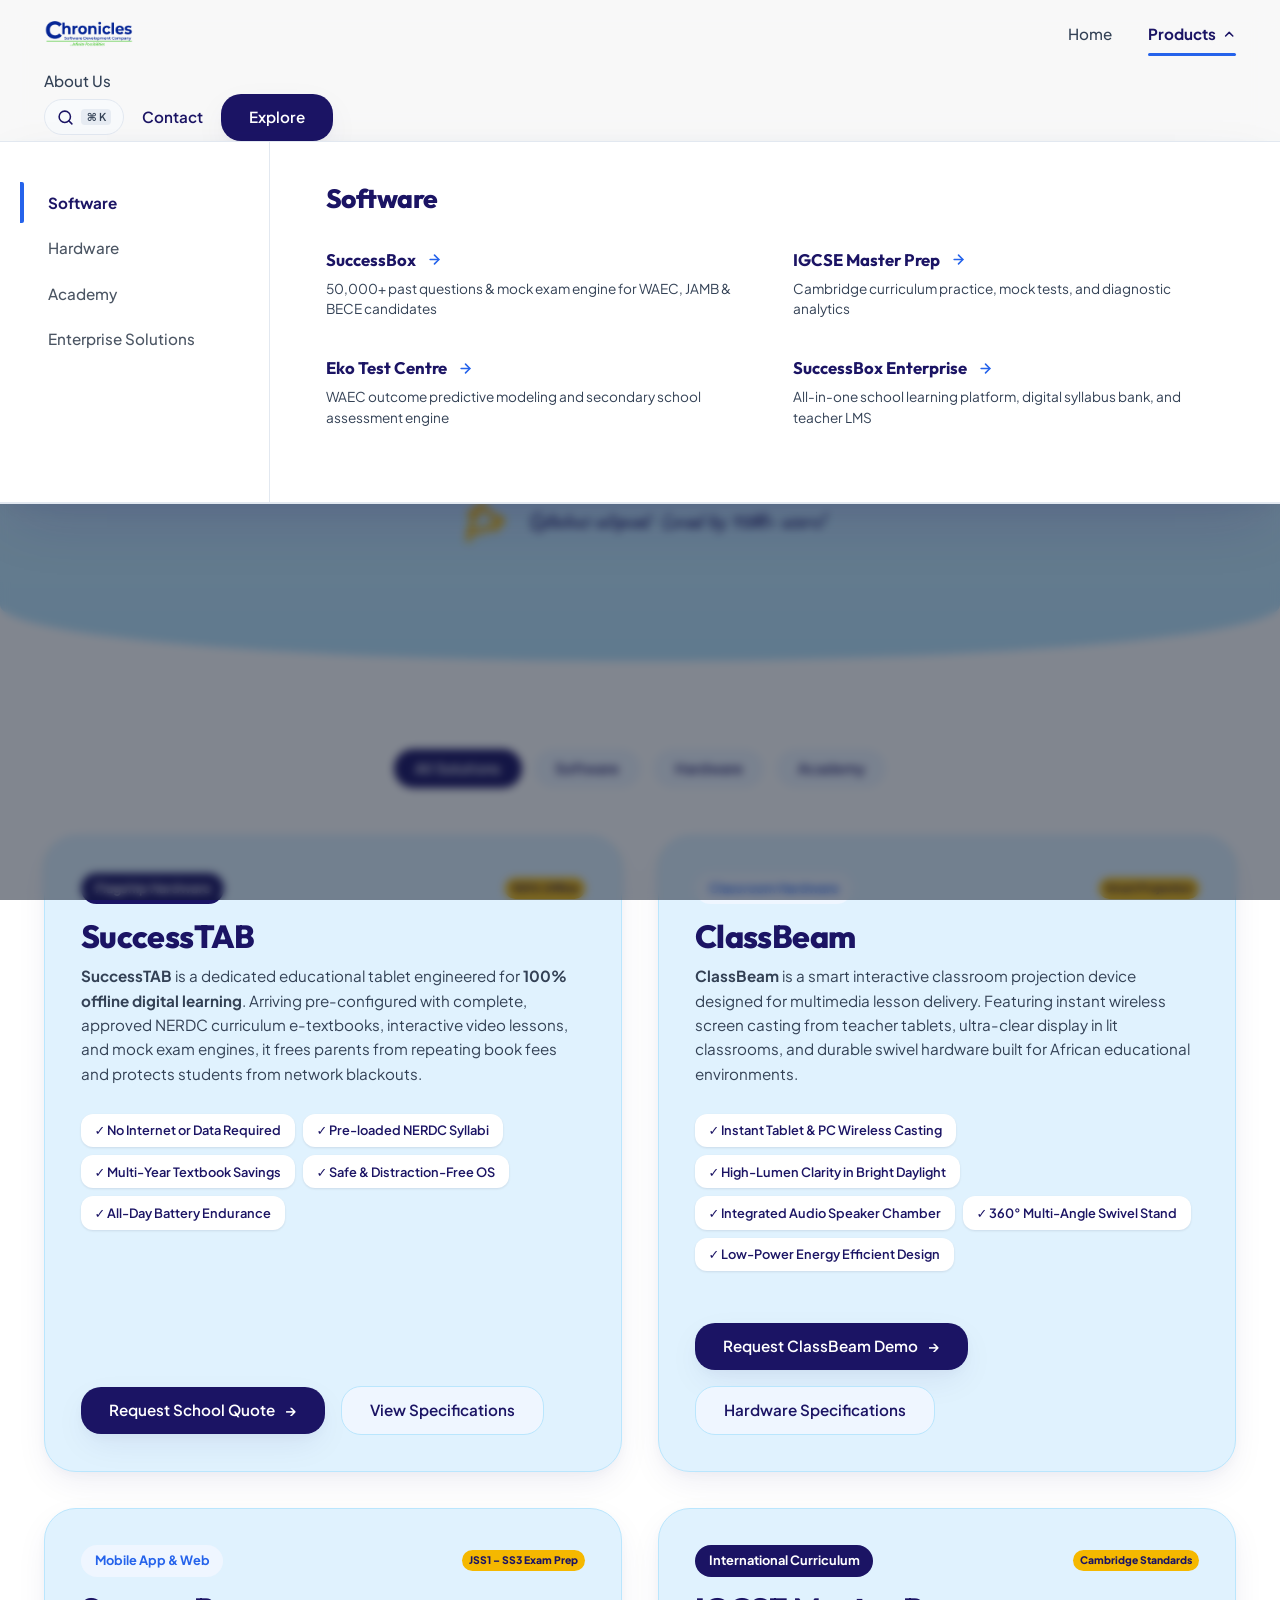
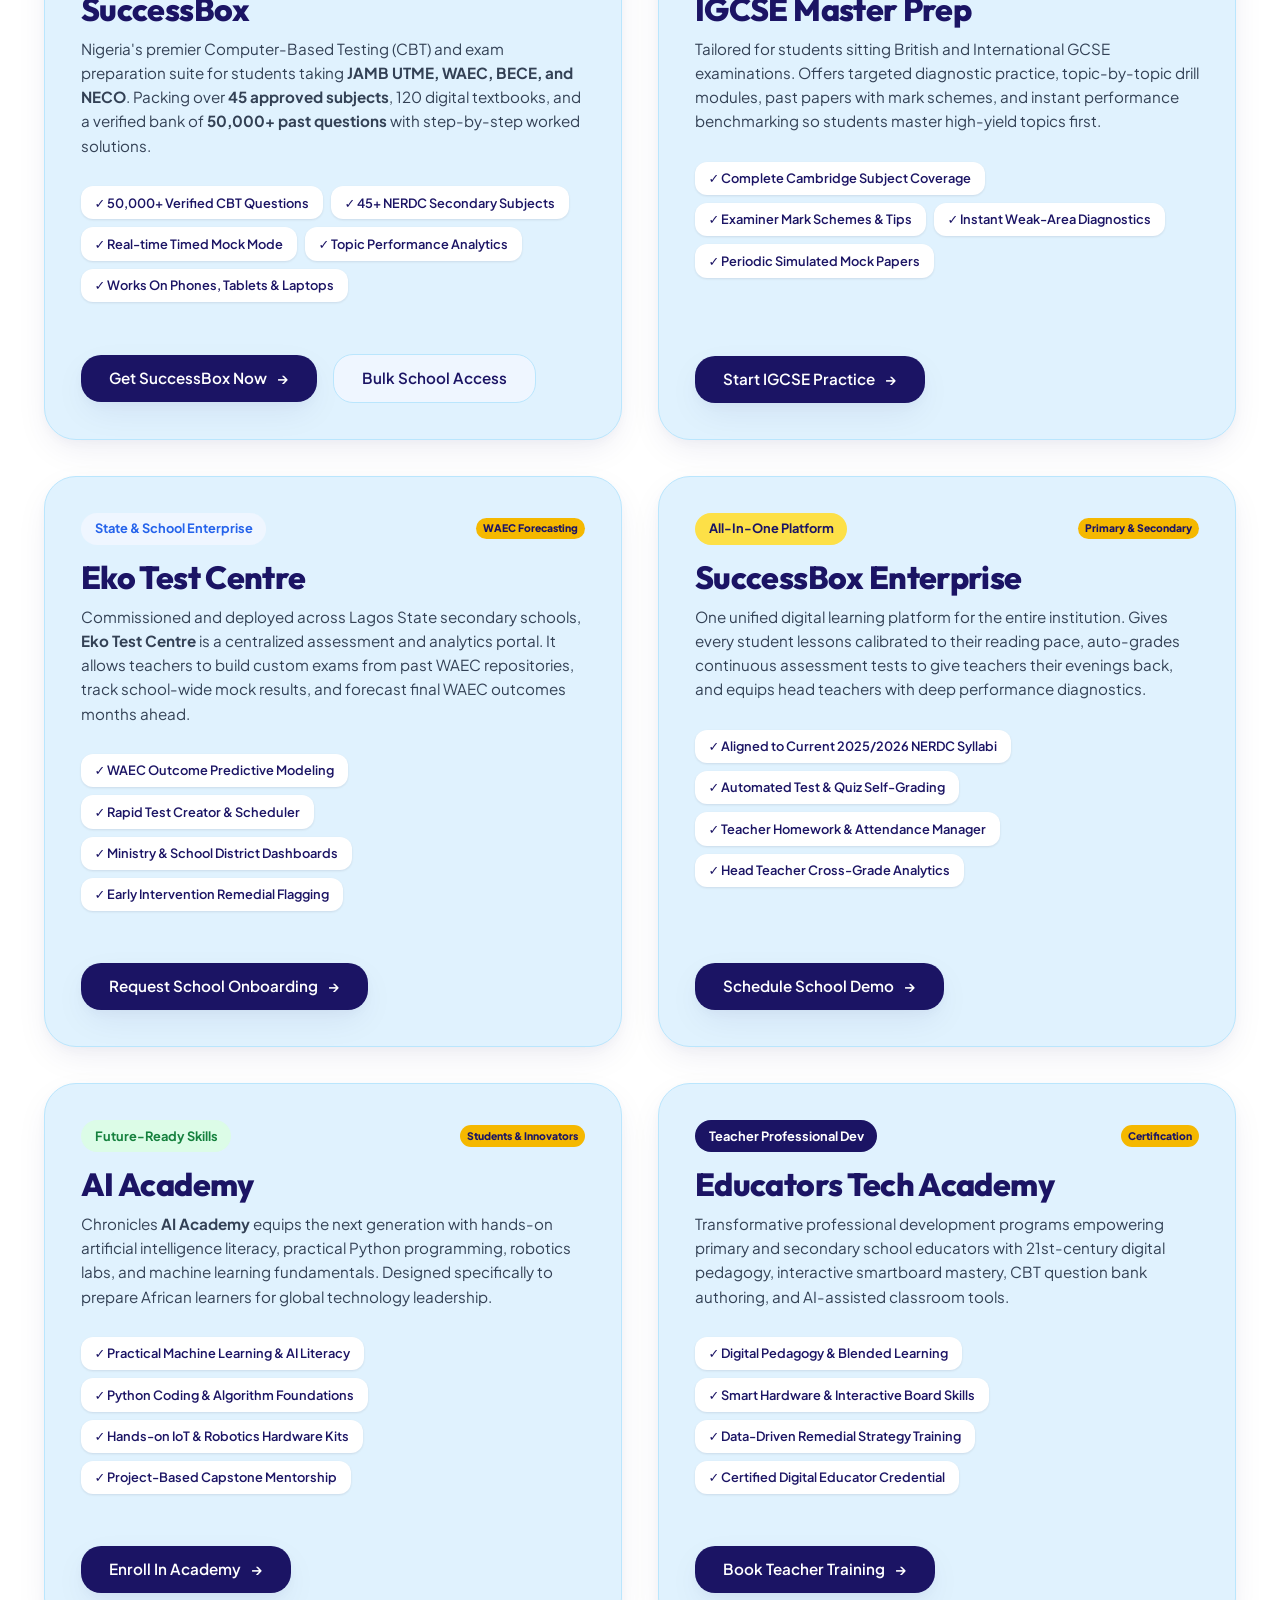
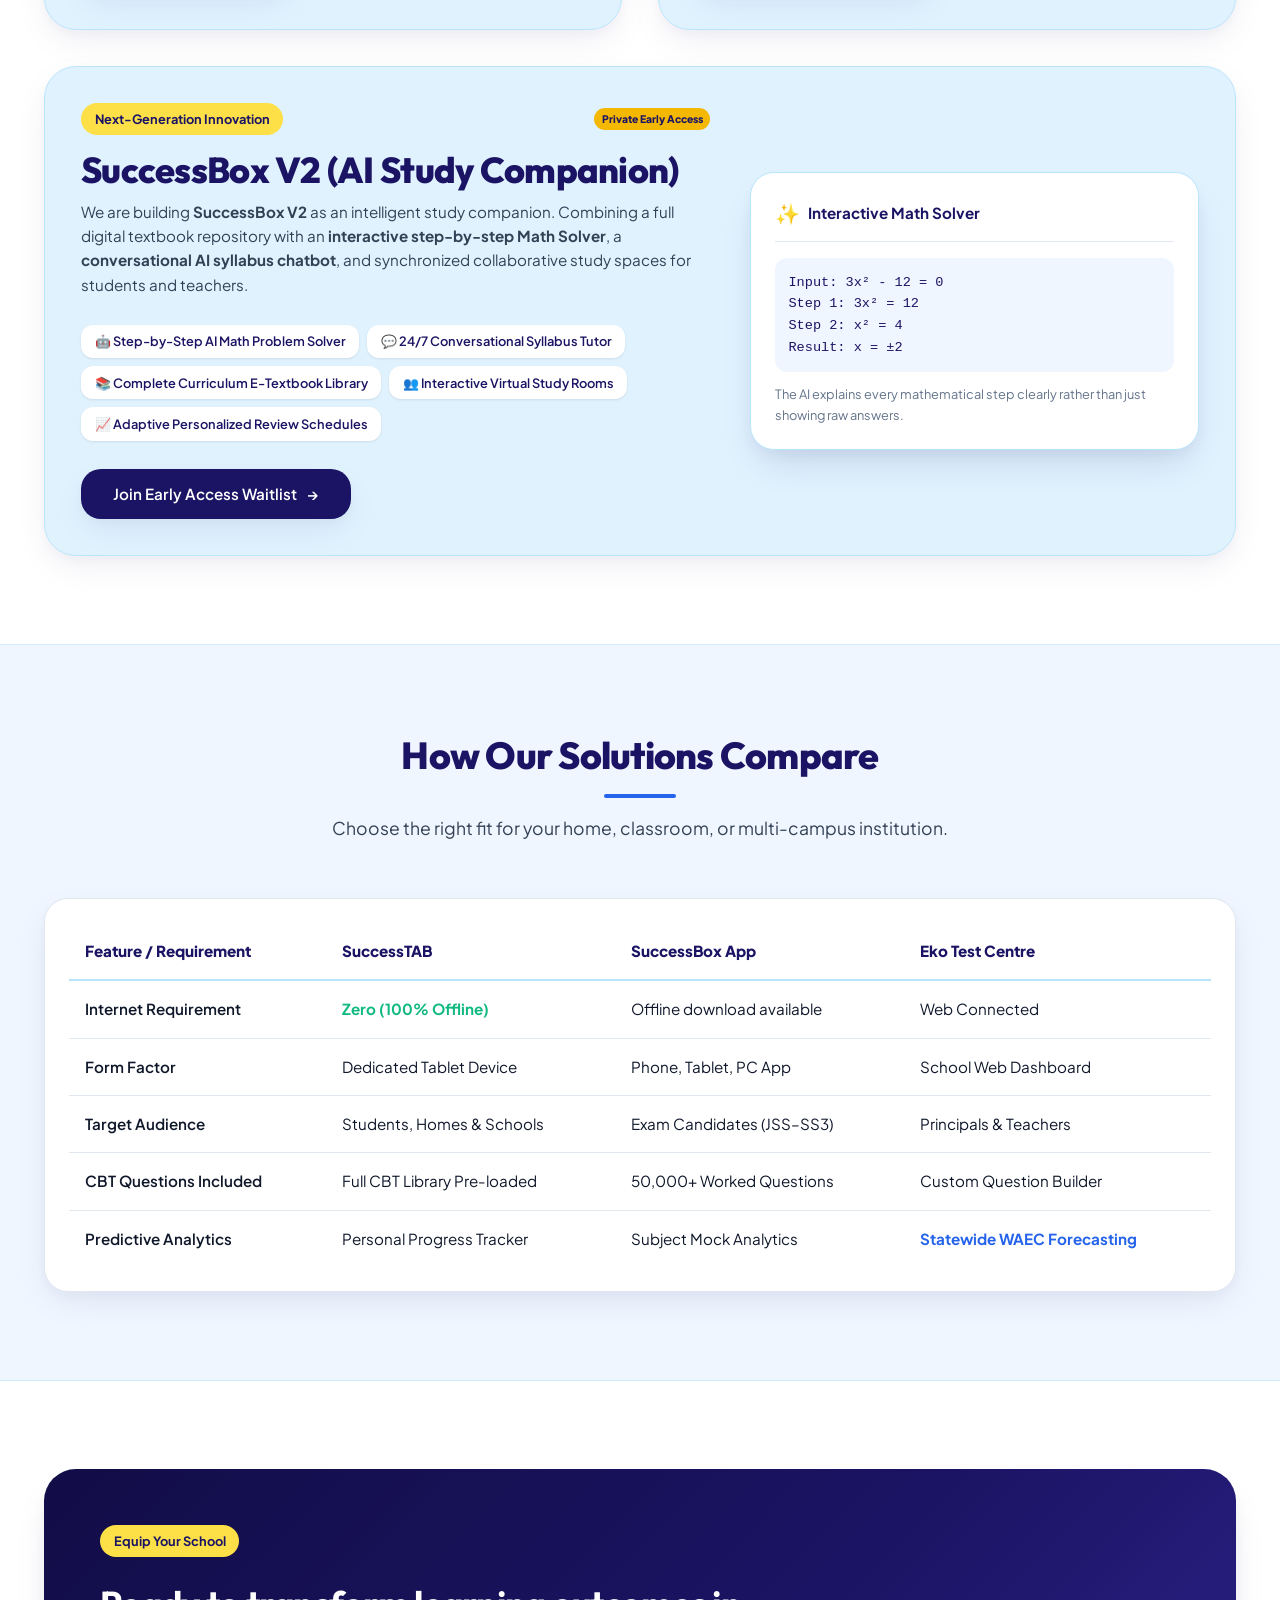
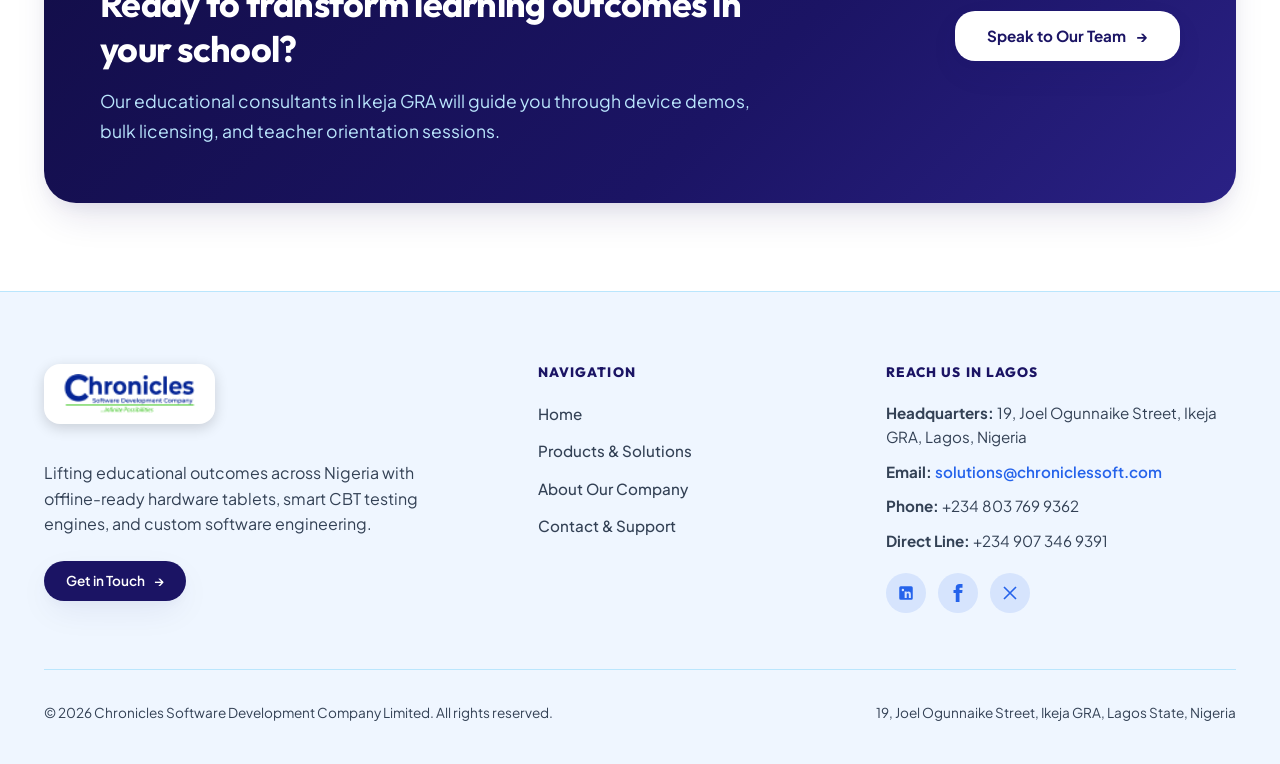
==== products.html @ d56efed4 "Initial commit: Chronicles SDC website with Vercel configuration" ====
<!DOCTYPE html>
<html lang="en">
<head>
  <meta charset="UTF-8" />
  <meta name="viewport" content="width=device-width, initial-scale=1.0" />
  <title>Products &amp; Solutions | Chronicles SDC</title>
  <meta name="description" content="Explore SuccessTAB offline educational tablets, SuccessBox CBT exam apps, IGCSE Prep, and Eko Test Centre from Chronicles SDC Lagos." />
  <link rel="icon" type="image/png" href="images/logo.png" />
  
  <!-- Google Fonts: Outfit (Display & Headings), Plus Jakarta Sans (Body & UI), Caveat (Handwritten) -->
  <link rel="preconnect" href="https://fonts.googleapis.com" />
  <link rel="preconnect" href="https://fonts.gstatic.com" crossorigin />
  <link href="https://fonts.googleapis.com/css2?family=Caveat:wght@600;700&family=Outfit:wght@400;500;600;700;800;900&family=Plus+Jakarta+Sans:ital,wght@0,400;0,500;0,600;0,700;0,800;1,400&display=swap" rel="stylesheet" />

  <!-- Pure CSS Stylesheet -->
  <link rel="stylesheet" href="css/style.css" />

  <!-- Schema.org Structured Data (JSON-LD) -->
  <script type="application/ld+json">
  {
    "@context": "https://schema.org",
    "@type": "Organization",
    "name": "Chronicles Software Development Company",
    "alternateName": "Chronicles SDC",
    "url": "https://chroniclessoft.com",
    "logo": "https://chroniclessoft.com/images/logo.png",
    "description": "Africa's premier educational technology and software engineering company, makers of SuccessTAB, SuccessBox, ClassBeam, and AI Academy.",
    "foundingLocation": "Lagos, Nigeria",
    "address": {
      "@type": "PostalAddress",
      "streetAddress": "19, Joel Ogunnaike Street, Ikeja GRA",
      "addressLocality": "Ikeja",
      "addressRegion": "Lagos",
      "addressCountry": "NG"
    },
    "contactPoint": {
      "@type": "ContactPoint",
      "telephone": "+234-803-769-9362",
      "contactType": "customer support",
      "email": "solutions@chroniclessoft.com",
      "availableLanguage": ["English"]
    },
    "sameAs": [
      "https://successbox.net",
      "https://successtabs.com",
      "https://classbeam.com",
      "https://aiacademy.ng"
    ]
  }
  </script>

</head>
<body>

  <!-- ==========================================================================
       SVG DOODLE SYMBOLS
       ========================================================================== -->
  <svg width="0" height="0" style="position:absolute; display:none;" aria-hidden="true">
    <defs>
      <!-- Double Handwritten Arrow matching user's uploaded reference image -->
      <g id="doodle-double-arrow">
        <path d="M 12 44 C 13 32, 17 20, 26 9" fill="none" stroke="currentColor" stroke-width="5" stroke-linecap="round" stroke-linejoin="round"/>
        <path d="M 13 18 L 26 8 L 35 19" fill="none" stroke="currentColor" stroke-width="5" stroke-linecap="round" stroke-linejoin="round"/>
        <path d="M 18 36 C 26 35, 36 31, 46 25" fill="none" stroke="currentColor" stroke-width="5" stroke-linecap="round" stroke-linejoin="round"/>
        <path d="M 37 19 L 47 24 L 39 33" fill="none" stroke="currentColor" stroke-width="5" stroke-linecap="round" stroke-linejoin="round"/>
      </g>
      <g id="doodle-star">
        <path d="M 24 4 C 24 16, 26 24, 38 24 C 26 24, 24 32, 24 44 C 24 32, 22 24, 10 24 C 22 24, 24 16, 24 4 Z" fill="currentColor"/>
      </g>
      <g id="doodle-bulb">
        <path d="M 18 34 C 14 29, 11 23, 11 16 C 11 7, 18 2, 27 2 C 36 2, 43 7, 43 16 C 43 23, 40 29, 36 34 L 36 40 L 18 40 Z" fill="none" stroke="currentColor" stroke-width="3.5" stroke-linecap="round" stroke-linejoin="round"/>
        <path d="M 20 44 L 34 44 M 23 48 L 31 48" fill="none" stroke="currentColor" stroke-width="3.5" stroke-linecap="round"/>
        <path d="M 27 12 L 27 24 M 22 18 L 32 18" fill="none" stroke="currentColor" stroke-width="2.5" stroke-linecap="round"/>
      </g>
      <g id="icon-book">
        <path d="M4 19.5A2.5 2.5 0 0 1 6.5 17H20" fill="none" stroke="currentColor" stroke-width="2" stroke-linecap="round" stroke-linejoin="round"/>
        <path d="M6.5 2H20v20H6.5A2.5 2.5 0 0 1 4 19.5v-15A2.5 2.5 0 0 1 6.5 2z" fill="none" stroke="currentColor" stroke-width="2" stroke-linecap="round" stroke-linejoin="round"/>
      </g>
    </defs>
  </svg>

  <!-- ==========================================================================
       SITE HEADER / NAVBAR
       ========================================================================== -->
  <header class="site-header">
    <div class="container">
      <div class="header-inner">
        <a href="index.html" class="brand-logo-link" aria-label="Chronicles Software Development Company Home">
          <img src="images/logo.png" alt="Chronicles Software Development Company" class="brand-logo-img" />
        </a>

        <nav class="main-nav" aria-label="Main Navigation">
          <a href="index.html" class="nav-link">Home</a>

          <!-- Products Mega Dropdown (Exact NVIDIA Sidebar Layout) -->
          <div class="nav-item-dropdown" id="productsDropdownWrap">
            <a href="/products" class="nav-link nav-dropdown-btn active" id="btnProductsDropdown" role="button" aria-expanded="false" aria-haspopup="true">
              Products
              <svg class="nav-chevron" width="14" height="14" viewBox="0 0 24 24" fill="none" stroke="currentColor" stroke-width="2.5" stroke-linecap="round" stroke-linejoin="round">
                <polyline points="6 9 12 15 18 9"></polyline>
              </svg>
            </a>
            <div class="products-mega-menu" id="productsMegaMenu" role="menu" aria-label="Products Menu">
              <div class="mega-menu-container">

                <!-- Left Sidebar Categories (NVIDIA Exact Layout) -->
                <nav class="mega-sidebar" aria-label="Product Categories">
                  <button type="button" class="mega-sidebar-btn active" data-tab="tab-software">
                    Software
                  </button>
                  <button type="button" class="mega-sidebar-btn" data-tab="tab-hardware">
                    Hardware
                  </button>
                  <button type="button" class="mega-sidebar-btn" data-tab="tab-academy">
                    Academy
                  </button>
                  <button type="button" class="mega-sidebar-btn" data-tab="tab-enterprise">
                    Enterprise Solutions
                  </button>
                </nav>

                <!-- Right Content Area (2-Column Grid as in Screenshot) -->
                <div class="mega-content-area">

                  <!-- 1. SOFTWARE PANEL -->
                  <div class="mega-tab-panel active" id="tab-software">
                    <h3 class="mega-panel-title">Software</h3>
                    <div class="mega-product-grid">
                      <a href="https://successbox.net" target="_blank" rel="noopener noreferrer" class="mega-product-card">
                        <div class="mega-product-card-title">
                          <span>SuccessBox</span>
                          <svg class="product-arrow" width="15" height="15" viewBox="0 0 24 24" fill="none" stroke="currentColor" stroke-width="2.5" stroke-linecap="round" stroke-linejoin="round" aria-hidden="true"><line x1="5" y1="12" x2="19" y2="12"></line><polyline points="12 5 19 12 12 19"></polyline></svg>
                        </div>
                        <p class="mega-product-card-desc">50,000+ past questions &amp; mock exam engine for WAEC, JAMB &amp; BECE candidates</p>
                      </a>

                      <a href="https://igcsemasterprep.com" target="_blank" rel="noopener noreferrer" class="mega-product-card">
                        <div class="mega-product-card-title">
                          <span>IGCSE Master Prep</span>
                          <svg class="product-arrow" width="15" height="15" viewBox="0 0 24 24" fill="none" stroke="currentColor" stroke-width="2.5" stroke-linecap="round" stroke-linejoin="round" aria-hidden="true"><line x1="5" y1="12" x2="19" y2="12"></line><polyline points="12 5 19 12 12 19"></polyline></svg>
                        </div>
                        <p class="mega-product-card-desc">Cambridge curriculum practice, mock tests, and diagnostic analytics</p>
                      </a>

                      <a href="https://ekotestcentre.com" target="_blank" rel="noopener noreferrer" class="mega-product-card">
                        <div class="mega-product-card-title">
                          <span>Eko Test Centre</span>
                          <svg class="product-arrow" width="15" height="15" viewBox="0 0 24 24" fill="none" stroke="currentColor" stroke-width="2.5" stroke-linecap="round" stroke-linejoin="round" aria-hidden="true"><line x1="5" y1="12" x2="19" y2="12"></line><polyline points="12 5 19 12 12 19"></polyline></svg>
                        </div>
                        <p class="mega-product-card-desc">WAEC outcome predictive modeling and secondary school assessment engine</p>
                      </a>

                      <a href="https://successbox.net/enterprise" target="_blank" rel="noopener noreferrer" class="mega-product-card">
                        <div class="mega-product-card-title">
                          <span>SuccessBox Enterprise</span>
                          <svg class="product-arrow" width="15" height="15" viewBox="0 0 24 24" fill="none" stroke="currentColor" stroke-width="2.5" stroke-linecap="round" stroke-linejoin="round" aria-hidden="true"><line x1="5" y1="12" x2="19" y2="12"></line><polyline points="12 5 19 12 12 19"></polyline></svg>
                        </div>
                        <p class="mega-product-card-desc">All-in-one school learning platform, digital syllabus bank, and teacher LMS</p>
                      </a>
                    </div>
                  </div>

                  <!-- 2. HARDWARE PANEL -->
                  <div class="mega-tab-panel" id="tab-hardware">
                    <h3 class="mega-panel-title">Hardware</h3>
                    <div class="mega-product-grid">
                      <a href="https://successtabs.com" target="_blank" rel="noopener noreferrer" class="mega-product-card">
                        <div class="mega-product-card-title">
                          <span>SuccessTAB</span>
                          <svg class="product-arrow" width="15" height="15" viewBox="0 0 24 24" fill="none" stroke="currentColor" stroke-width="2.5" stroke-linecap="round" stroke-linejoin="round" aria-hidden="true"><line x1="5" y1="12" x2="19" y2="12"></line><polyline points="12 5 19 12 12 19"></polyline></svg>
                        </div>
                        <p class="mega-product-card-desc">100% offline educational tablet preloaded with NERDC textbooks and video lessons</p>
                      </a>

                      <a href="https://classbeam.com" target="_blank" rel="noopener noreferrer" class="mega-product-card">
                        <div class="mega-product-card-title">
                          <span>ClassBeam</span>
                          <svg class="product-arrow" width="15" height="15" viewBox="0 0 24 24" fill="none" stroke="currentColor" stroke-width="2.5" stroke-linecap="round" stroke-linejoin="round" aria-hidden="true"><line x1="5" y1="12" x2="19" y2="12"></line><polyline points="12 5 19 12 12 19"></polyline></svg>
                        </div>
                        <p class="mega-product-card-desc">Smart interactive classroom projector for dynamic multimedia collaboration</p>
                      </a>
                    </div>
                  </div>

                  <!-- 3. ACADEMY PANEL -->
                  <div class="mega-tab-panel" id="tab-academy">
                    <h3 class="mega-panel-title">Academy</h3>
                    <div class="mega-product-grid">
                      <a href="https://aiacademy.ng" target="_blank" rel="noopener noreferrer" class="mega-product-card">
                        <div class="mega-product-card-title">
                          <span>AI Academy</span>
                          <svg class="product-arrow" width="15" height="15" viewBox="0 0 24 24" fill="none" stroke="currentColor" stroke-width="2.5" stroke-linecap="round" stroke-linejoin="round" aria-hidden="true"><line x1="5" y1="12" x2="19" y2="12"></line><polyline points="12 5 19 12 12 19"></polyline></svg>
                        </div>
                        <p class="mega-product-card-desc">Applied AI literacy, Python programming, and robotics labs for students</p>
                      </a>

                      <a href="https://educatorstechacademy.com" target="_blank" rel="noopener noreferrer" class="mega-product-card">
                        <div class="mega-product-card-title">
                          <span>Educators Tech Academy</span>
                          <svg class="product-arrow" width="15" height="15" viewBox="0 0 24 24" fill="none" stroke="currentColor" stroke-width="2.5" stroke-linecap="round" stroke-linejoin="round" aria-hidden="true"><line x1="5" y1="12" x2="19" y2="12"></line><polyline points="12 5 19 12 12 19"></polyline></svg>
                        </div>
                        <p class="mega-product-card-desc">Digital pedagogy, modern classroom tech certification, and teacher upskilling</p>
                      </a>
                    </div>
                  </div>

                  <!-- 4. ENTERPRISE PANEL -->
                  <div class="mega-tab-panel" id="tab-enterprise">
                    <h3 class="mega-panel-title">Enterprise Solutions</h3>
                    <div class="mega-product-grid">
                      <a href="about.html" class="mega-product-card">
                        <div class="mega-product-card-title">
                          <span>Custom Software Engineering</span>
                          <svg class="product-arrow" width="15" height="15" viewBox="0 0 24 24" fill="none" stroke="currentColor" stroke-width="2.5" stroke-linecap="round" stroke-linejoin="round" aria-hidden="true"><line x1="5" y1="12" x2="19" y2="12"></line><polyline points="12 5 19 12 12 19"></polyline></svg>
                        </div>
                        <p class="mega-product-card-desc">Bespoke web, mobile, and cloud platforms engineered for growing organizations</p>
                      </a>

                      <a href="contact.html" class="mega-product-card">
                        <div class="mega-product-card-title">
                          <span>School CBT Center Setup</span>
                          <svg class="product-arrow" width="15" height="15" viewBox="0 0 24 24" fill="none" stroke="currentColor" stroke-width="2.5" stroke-linecap="round" stroke-linejoin="round" aria-hidden="true"><line x1="5" y1="12" x2="19" y2="12"></line><polyline points="12 5 19 12 12 19"></polyline></svg>
                        </div>
                        <p class="mega-product-card-desc">Turnkey digital examination infrastructure, local servers, and test lab deployment</p>
                      </a>
                    </div>
                  </div>

                </div>
              </div>
            </div>
          </div>
          </div>

          <a href="about.html" class="nav-link">About Us</a>
        </nav>

                <!-- Header Actions: Search Button, Contact Link & Direct Explore Link -->
        <div class="header-actions">
          <!-- Search Icon Button -->
          <button type="button" class="nav-search-btn" id="btnSiteSearch" aria-label="Search website" title="Search website (Ctrl + K)">
            <svg width="18" height="18" viewBox="0 0 24 24" fill="none" stroke="currentColor" stroke-width="2.2" stroke-linecap="round" stroke-linejoin="round" aria-hidden="true">
              <circle cx="11" cy="11" r="8"></circle>
              <line x1="21" y1="21" x2="16.65" y2="16.65"></line>
            </svg>
            <span class="search-kbd-hint"><kbd>⌘</kbd><kbd>K</kbd></span>
          </button>

          <!-- Contact Link (Replaces Support dropdown) -->
          <a href="contact.html" class="nav-contact-link">Contact</a>

          <!-- Explore Button (Direct link to Our Products section, no chevron) -->
          <a href="index.html#flagship-products" class="btn btn-primary btn-explore-nav">Explore</a>

          <!-- Mobile Toggle Hamburger -->
          <button id="mobileNavToggle" class="mobile-nav-toggle" aria-label="Toggle Navigation Menu">
            <svg width="24" height="24" fill="none" stroke="currentColor" viewBox="0 0 24 24">
              <path stroke-linecap="round" stroke-linejoin="round" stroke-width="2.5" d="M4 6h16M4 12h16M4 18h16" />
            </svg>
          </button>
        </div>
      </div>
    </div>

    <div id="mobileNavMenu" class="mobile-nav-menu">
      <a href="index.html" class="mobile-nav-link">Home</a>

      <!-- Mobile Products Collapsible -->
      <button class="mobile-dropdown-btn" id="mobileProductsToggle" aria-expanded="false">
        <span>Products</span>
        <svg class="nav-chevron" width="16" height="16" viewBox="0 0 24 24" fill="none" stroke="currentColor" stroke-width="2.5">
          <polyline points="6 9 12 15 18 9"></polyline>
        </svg>
      </button>
      <div class="mobile-mega-panel" id="mobileMegaPanel">
        <div class="mobile-mega-cat">Software</div>
        <a href="https://successbox.net" target="_blank" rel="noopener noreferrer" class="mobile-mega-link">SuccessBox (Exam Prep) ↗</a>
        <a href="https://igcsemasterprep.com" target="_blank" rel="noopener noreferrer" class="mobile-mega-link">IGCSE Master Prep ↗</a>
        <a href="https://ekotestcentre.com" target="_blank" rel="noopener noreferrer" class="mobile-mega-link">Eko Test Centre ↗</a>
        <a href="https://successbox.net/enterprise" target="_blank" rel="noopener noreferrer" class="mobile-mega-link">SuccessBox Enterprise ↗</a>

        <div class="mobile-mega-cat">Hardware</div>
        <a href="https://successtabs.com" target="_blank" rel="noopener noreferrer" class="mobile-mega-link">SuccessTAB (Offline Tablet) ↗</a>
        <a href="https://classbeam.com" target="_blank" rel="noopener noreferrer" class="mobile-mega-link">ClassBeam (Projector) ↗</a>

        <div class="mobile-mega-cat">Academy</div>
        <a href="https://aiacademy.ng" target="_blank" rel="noopener noreferrer" class="mobile-mega-link">AI Academy ↗</a>
        <a href="https://educatorstechacademy.com" target="_blank" rel="noopener noreferrer" class="mobile-mega-link">Educators Tech Academy ↗</a>
      </div>

      <a href="about.html" class="mobile-nav-link">About Us</a>
      <a href="contact.html" class="mobile-nav-link">Contact</a>
      <a href="index.html#flagship-products" class="mobile-nav-link">Explore Products</a>
    </div>
  </header>

  <!-- Dropdown Dimmed Background Backdrop -->
  <div id="dropdownBackdrop" class="dropdown-backdrop" aria-hidden="true"></div>

  <main>
    <!-- ==========================================================================
         PAGE HERO (CURVED)
         ========================================================================== -->
    <section class="curved-page-hero">
      <!-- Handwritten Doodles -->
      <div class="doodle-box" style="top: 30px; left: 8%; color: var(--color-marker-yellow);">
        <svg width="34" height="34" viewBox="0 0 48 48"><use href="#doodle-star"/></svg>
      </div>
      <div class="doodle-box" style="top: 40px; right: 10%; color: var(--color-cobalt);">
        <svg width="36" height="36" viewBox="0 0 48 48"><use href="#doodle-bulb"/></svg>
      </div>

      <div class="container" style="max-width: 50rem;">
        <span class="pill-badge yellow" style="margin-bottom: 0.75rem;">
          The Chronicles Product Suite
        </span>
        <h1 class="hero-title">
          Educational Products for<br />
          <span class="typing-pill-badge"><span class="typed-word" id="productsTypedBadge" data-typewriter-words='["Exceptional", "Exemplar", "Outstanding", "Extraordinary", "Proven"]'>Exceptional</span><span class="typing-cursor">|</span></span> Results
        </h1>
        <p style="font-size: 1.15rem; color: var(--color-text-slate); line-height: 1.7; margin-bottom: 1.5rem">
          Hardware and software solutions trusted by students, parents, teachers, and school heads to turn daily study into confident exam mastery.
        </p>

        <!-- Handwritten Annotation -->
        <div style="display: inline-flex; align-items: center; gap: 0.75rem;">
          <svg class="handwritten-double-arrow" viewBox="0 0 60 50"><use href="#doodle-double-arrow"/></svg>
          <span class="handwritten-annotation navy">
            Syllabus-aligned · Loved by 10M+ users!
          </span>
        </div>
      </div>
    </section>

    <!-- ==========================================================================
         PRODUCT CATALOGUE WITH INTERACTIVE FILTERING
         ========================================================================== -->
    <section class="section section-light">
      <div class="container">

        <!-- Filter Pills -->
        <div class="product-filters">
          <button class="filter-btn product-filter-btn active" data-filter="all">All Solutions</button>
          <button class="filter-btn product-filter-btn" data-filter="software">Software</button>
          <button class="filter-btn product-filter-btn" data-filter="hardware">Hardware</button>
          <button class="filter-btn product-filter-btn" data-filter="academy">Academy</button>
        </div>

        <!-- Products Grid -->
        <div class="products-grid-detailed">

          <!-- 1. SuccessTAB (Hardware) -->
          <article id="prod-successtab" class="product-detail-card" data-category="all hardware">
            <div>
              <div class="product-badge-row">
                <span class="pill-badge navy">Flagship Hardware</span>
                <span class="tag-badge">100% Offline</span>
              </div>
              <h2 class="product-title" style="font-size: 2rem;">SuccessTAB</h2>
              <p class="product-desc">
                <strong>SuccessTAB</strong> is a dedicated educational tablet engineered for <strong>100% offline digital learning</strong>. Arriving pre-configured with complete, approved NERDC curriculum e-textbooks, interactive video lessons, and mock exam engines, it frees parents from repeating book fees and protects students from network blackouts.
              </p>

              <div class="feature-pill-list">
                <span class="feature-pill">✓ No Internet or Data Required</span>
                <span class="feature-pill">✓ Pre-loaded NERDC Syllabi</span>
                <span class="feature-pill">✓ Multi-Year Textbook Savings</span>
                <span class="feature-pill">✓ Safe &amp; Distraction-Free OS</span>
                <span class="feature-pill">✓ All-Day Battery Endurance</span>
              </div>
            </div>

            <div style="display:flex; flex-wrap:wrap; gap:1rem; align-items:center; margin-top:1.5rem">
              <button data-demo="SuccessTAB Educational Tablet Quote" class="btn btn-primary btn-arrow">
                Request School Quote <span class="arrow">→</span>
              </button>
              <button data-demo="SuccessTAB Spec Sheet" class="btn btn-secondary">
                View Specifications
              </button>
            </div>
          </article>

          <!-- 2. ClassBeam (Hardware) -->
          <article id="prod-classbeam" class="product-detail-card" data-category="all hardware">
            <div>
              <div class="product-badge-row">
                <span class="pill-badge blue">Classroom Hardware</span>
                <span class="tag-badge">Smart Projection</span>
              </div>
              <h2 class="product-title" style="font-size: 2rem;">ClassBeam</h2>
              <p class="product-desc">
                <strong>ClassBeam</strong> is a smart interactive classroom projection device designed for multimedia lesson delivery. Featuring instant wireless screen casting from teacher tablets, ultra-clear display in lit classrooms, and durable swivel hardware built for African educational environments.
              </p>

              <div class="feature-pill-list">
                <span class="feature-pill">✓ Instant Tablet &amp; PC Wireless Casting</span>
                <span class="feature-pill">✓ High-Lumen Clarity in Bright Daylight</span>
                <span class="feature-pill">✓ Integrated Audio Speaker Chamber</span>
                <span class="feature-pill">✓ 360° Multi-Angle Swivel Stand</span>
                <span class="feature-pill">✓ Low-Power Energy Efficient Design</span>
              </div>
            </div>

            <div style="display:flex; flex-wrap:wrap; gap:1rem; align-items:center; margin-top:1.5rem">
              <button data-demo="ClassBeam Classroom Deployment Quote" class="btn btn-primary btn-arrow">
                Request ClassBeam Demo <span class="arrow">→</span>
              </button>
              <button data-demo="ClassBeam Hardware Specs" class="btn btn-secondary">
                Hardware Specifications
              </button>
            </div>
          </article>

          <!-- 3. SuccessBox (Software) -->
          <article id="prod-successbox" class="product-detail-card" data-category="all software">
            <div>
              <div class="product-badge-row">
                <span class="pill-badge blue">Mobile App &amp; Web</span>
                <span class="tag-badge">JSS1 – SS3 Exam Prep</span>
              </div>
              <h2 class="product-title" style="font-size: 2rem;">SuccessBox</h2>
              <p class="product-desc">
                Nigeria's premier Computer-Based Testing (CBT) and exam preparation suite for students taking <strong>JAMB UTME, WAEC, BECE, and NECO</strong>. Packing over <strong>45 approved subjects</strong>, 120 digital textbooks, and a verified bank of <strong>50,000+ past questions</strong> with step-by-step worked solutions.
              </p>

              <div class="feature-pill-list">
                <span class="feature-pill">✓ 50,000+ Verified CBT Questions</span>
                <span class="feature-pill">✓ 45+ NERDC Secondary Subjects</span>
                <span class="feature-pill">✓ Real-time Timed Mock Mode</span>
                <span class="feature-pill">✓ Topic Performance Analytics</span>
                <span class="feature-pill">✓ Works On Phones, Tablets &amp; Laptops</span>
              </div>
            </div>

            <div style="display:flex; flex-wrap:wrap; gap:1rem; align-items:center; margin-top:1.5rem">
              <button data-demo="SuccessBox Student License" class="btn btn-primary btn-arrow">
                Get SuccessBox Now <span class="arrow">→</span>
              </button>
              <button data-demo="SuccessBox School Bulk Access" class="btn btn-secondary">
                Bulk School Access
              </button>
            </div>
          </article>

          <!-- 4. IGCSE Master Prep (Software) -->
          <article id="prod-igcse" class="product-detail-card" data-category="all software">
            <div>
              <div class="product-badge-row">
                <span class="pill-badge navy">International Curriculum</span>
                <span class="tag-badge">Cambridge Standards</span>
              </div>
              <h2 class="product-title" style="font-size: 2rem;">IGCSE Master Prep</h2>
              <p class="product-desc">
                Tailored for students sitting British and International GCSE examinations. Offers targeted diagnostic practice, topic-by-topic drill modules, past papers with mark schemes, and instant performance benchmarking so students master high-yield topics first.
              </p>

              <div class="feature-pill-list">
                <span class="feature-pill">✓ Complete Cambridge Subject Coverage</span>
                <span class="feature-pill">✓ Examiner Mark Schemes &amp; Tips</span>
                <span class="feature-pill">✓ Instant Weak-Area Diagnostics</span>
                <span class="feature-pill">✓ Periodic Simulated Mock Papers</span>
              </div>
            </div>

            <div style="display:flex; flex-wrap:wrap; gap:1rem; align-items:center; margin-top:1.5rem">
              <button data-demo="IGCSE Master Prep Subscription" class="btn btn-primary btn-arrow">
                Start IGCSE Practice <span class="arrow">→</span>
              </button>
            </div>
          </article>

          <!-- 5. Eko Test Centre (Software) -->
          <article id="prod-ekotest" class="product-detail-card" data-category="all software">
            <div>
              <div class="product-badge-row">
                <span class="pill-badge blue">State &amp; School Enterprise</span>
                <span class="tag-badge">WAEC Forecasting</span>
              </div>
              <h2 class="product-title" style="font-size: 2rem;">Eko Test Centre</h2>
              <p class="product-desc">
                Commissioned and deployed across Lagos State secondary schools, <strong>Eko Test Centre</strong> is a centralized assessment and analytics portal. It allows teachers to build custom exams from past WAEC repositories, track school-wide mock results, and forecast final WAEC outcomes months ahead.
              </p>

              <div class="feature-pill-list">
                <span class="feature-pill">✓ WAEC Outcome Predictive Modeling</span>
                <span class="feature-pill">✓ Rapid Test Creator &amp; Scheduler</span>
                <span class="feature-pill">✓ Ministry &amp; School District Dashboards</span>
                <span class="feature-pill">✓ Early Intervention Remedial Flagging</span>
              </div>
            </div>

            <div style="display:flex; flex-wrap:wrap; gap:1rem; align-items:center; margin-top:1.5rem">
              <button data-demo="Eko Test Centre School Deployment" class="btn btn-primary btn-arrow">
                Request School Onboarding <span class="arrow">→</span>
              </button>
            </div>
          </article>

          <!-- 6. SuccessBox Enterprise (Software) -->
          <article id="prod-successbox-enterprise" class="product-detail-card" data-category="all software">
            <div>
              <div class="product-badge-row">
                <span class="pill-badge yellow">All-In-One Platform</span>
                <span class="tag-badge">Primary &amp; Secondary</span>
              </div>
              <h2 class="product-title" style="font-size: 2rem;">SuccessBox Enterprise</h2>
              <p class="product-desc">
                One unified digital learning platform for the entire institution. Gives every student lessons calibrated to their reading pace, auto-grades continuous assessment tests to give teachers their evenings back, and equips head teachers with deep performance diagnostics.
              </p>

              <div class="feature-pill-list">
                <span class="feature-pill">✓ Aligned to Current 2025/2026 NERDC Syllabi</span>
                <span class="feature-pill">✓ Automated Test &amp; Quiz Self-Grading</span>
                <span class="feature-pill">✓ Teacher Homework &amp; Attendance Manager</span>
                <span class="feature-pill">✓ Head Teacher Cross-Grade Analytics</span>
              </div>
            </div>

            <div style="display:flex; flex-wrap:wrap; gap:1rem; align-items:center; margin-top:1.5rem">
              <button data-demo="SuccessBox Enterprise School Onboarding" class="btn btn-primary btn-arrow">
                Schedule School Demo <span class="arrow">→</span>
              </button>
            </div>
          </article>

          <!-- 7. AI Academy (Academy) -->
          <article id="prod-ai-academy" class="product-detail-card" data-category="all academy">
            <div>
              <div class="product-badge-row">
                <span class="pill-badge green" style="background:#DCFCE7; color:#15803D">Future-Ready Skills</span>
                <span class="tag-badge">Students &amp; Innovators</span>
              </div>
              <h2 class="product-title" style="font-size: 2rem;">AI Academy</h2>
              <p class="product-desc">
                Chronicles <strong>AI Academy</strong> equips the next generation with hands-on artificial intelligence literacy, practical Python programming, robotics labs, and machine learning fundamentals. Designed specifically to prepare African learners for global technology leadership.
              </p>

              <div class="feature-pill-list">
                <span class="feature-pill">✓ Practical Machine Learning &amp; AI Literacy</span>
                <span class="feature-pill">✓ Python Coding &amp; Algorithm Foundations</span>
                <span class="feature-pill">✓ Hands-on IoT &amp; Robotics Hardware Kits</span>
                <span class="feature-pill">✓ Project-Based Capstone Mentorship</span>
              </div>
            </div>

            <div style="display:flex; flex-wrap:wrap; gap:1rem; align-items:center; margin-top:1.5rem">
              <button data-demo="AI Academy Cohort Registration" class="btn btn-primary btn-arrow">
                Enroll In Academy <span class="arrow">→</span>
              </button>
            </div>
          </article>

          <!-- 8. Educators Tech Academy (Academy) -->
          <article id="prod-educators-bootcamp" class="product-detail-card" data-category="all academy">
            <div>
              <div class="product-badge-row">
                <span class="pill-badge navy">Teacher Professional Dev</span>
                <span class="tag-badge">Certification</span>
              </div>
              <h2 class="product-title" style="font-size: 2rem;">Educators Tech Academy</h2>
              <p class="product-desc">
                Transformative professional development programs empowering primary and secondary school educators with 21st-century digital pedagogy, interactive smartboard mastery, CBT question bank authoring, and AI-assisted classroom tools.
              </p>

              <div class="feature-pill-list">
                <span class="feature-pill">✓ Digital Pedagogy &amp; Blended Learning</span>
                <span class="feature-pill">✓ Smart Hardware &amp; Interactive Board Skills</span>
                <span class="feature-pill">✓ Data-Driven Remedial Strategy Training</span>
                <span class="feature-pill">✓ Certified Digital Educator Credential</span>
              </div>
            </div>

            <div style="display:flex; flex-wrap:wrap; gap:1rem; align-items:center; margin-top:1.5rem">
              <button data-demo="Educators Tech Academy School Training" class="btn btn-primary btn-arrow">
                Book Teacher Training <span class="arrow">→</span>
              </button>
            </div>
          </article>

          <!-- 9. SuccessBox V2 (AI Companion - Innovation) -->
          <article id="prod-successbox-v2" class="product-detail-card span-full" data-category="all software">
            <div style="display:grid; grid-template-columns: 1.4fr 1fr; gap:2.5rem; align-items:center">
              <div>
                <div class="product-badge-row">
                  <span class="pill-badge yellow">Next-Generation Innovation</span>
                  <span class="tag-badge">Private Early Access</span>
                </div>
                <h2 class="product-title" style="font-size: 2.25rem;">SuccessBox V2 (AI Study Companion)</h2>
                <p class="product-desc">
                  We are building <strong>SuccessBox V2</strong> as an intelligent study companion. Combining a full digital textbook repository with an <strong>interactive step-by-step Math Solver</strong>, a <strong>conversational AI syllabus chatbot</strong>, and synchronized collaborative study spaces for students and teachers.
                </p>

                <div class="feature-pill-list">
                  <span class="feature-pill">🤖 Step-by-Step AI Math Problem Solver</span>
                  <span class="feature-pill">💬 24/7 Conversational Syllabus Tutor</span>
                  <span class="feature-pill">📚 Complete Curriculum E-Textbook Library</span>
                  <span class="feature-pill">👥 Interactive Virtual Study Rooms</span>
                  <span class="feature-pill">📈 Adaptive Personalized Review Schedules</span>
                </div>

                <div style="margin-top: 1.75rem;">
                  <button data-demo="SuccessBox V2 AI Early Access Waitlist" class="btn btn-primary btn-arrow" style="padding:1rem 2rem;">
                    Join Early Access Waitlist <span class="arrow">→</span>
                  </button>
                </div>
              </div>

              <!-- AI Visual Graphic Box -->
              <div style="background:white; border-radius:1.5rem; padding:1.5rem; border:1px solid var(--color-sky); box-shadow:var(--shadow-card)">
                <div style="display:flex; align-items:center; gap:0.5rem; margin-bottom:1rem; border-bottom:1px solid var(--color-border); padding-bottom:0.75rem">
                  <span style="font-size:1.25rem">✨</span>
                  <strong style="color:var(--color-navy); font-size:0.95rem">Interactive Math Solver</strong>
                </div>
                <div style="font-family:monospace; font-size:0.85rem; background:var(--color-sky-tint); padding:0.85rem; border-radius:0.75rem; color:var(--color-navy); margin-bottom:0.75rem">
                  Input: 3x² - 12 = 0<br>
                  Step 1: 3x² = 12<br>
                  Step 2: x² = 4<br>
                  Result: x = ±2
                </div>
                <p style="font-size:0.8rem; color:var(--color-text-muted)">
                  The AI explains every mathematical step clearly rather than just showing raw answers.
                </p>
              </div>
            </div>
          </article>

        </div>
      </div>
    </section>

    <!-- ==========================================================================
         COMPARISON MATRIX SECTION
         ========================================================================== -->
    <section class="section section-tint">
      <div class="container">
        <div class="section-header">
          <h2 class="section-title">How Our Solutions Compare</h2>
          <div class="section-divider"></div>
          <p class="section-desc">Choose the right fit for your home, classroom, or multi-campus institution.</p>
        </div>

        <div style="overflow-x:auto; background:white; border-radius:1.5rem; border:1px solid var(--color-border); box-shadow:var(--shadow-soft); padding:1.5rem">
          <table style="width:100%; border-collapse:collapse; text-align:left; font-size:0.95rem">
            <thead>
              <tr style="border-bottom:2px solid var(--color-sky)">
                <th style="padding:1rem; color:var(--color-navy); font-weight:800">Feature / Requirement</th>
                <th style="padding:1rem; color:var(--color-navy); font-weight:800">SuccessTAB</th>
                <th style="padding:1rem; color:var(--color-navy); font-weight:800">SuccessBox App</th>
                <th style="padding:1rem; color:var(--color-navy); font-weight:800">Eko Test Centre</th>
              </tr>
            </thead>
            <tbody>
              <tr style="border-bottom:1px solid var(--color-border)">
                <td style="padding:1rem; font-weight:600">Internet Requirement</td>
                <td style="padding:1rem; color:var(--color-success); font-weight:bold">Zero (100% Offline)</td>
                <td style="padding:1rem">Offline download available</td>
                <td style="padding:1rem">Web Connected</td>
              </tr>
              <tr style="border-bottom:1px solid var(--color-border)">
                <td style="padding:1rem; font-weight:600">Form Factor</td>
                <td style="padding:1rem">Dedicated Tablet Device</td>
                <td style="padding:1rem">Phone, Tablet, PC App</td>
                <td style="padding:1rem">School Web Dashboard</td>
              </tr>
              <tr style="border-bottom:1px solid var(--color-border)">
                <td style="padding:1rem; font-weight:600">Target Audience</td>
                <td style="padding:1rem">Students, Homes &amp; Schools</td>
                <td style="padding:1rem">Exam Candidates (JSS–SS3)</td>
                <td style="padding:1rem">Principals &amp; Teachers</td>
              </tr>
              <tr style="border-bottom:1px solid var(--color-border)">
                <td style="padding:1rem; font-weight:600">CBT Questions Included</td>
                <td style="padding:1rem">Full CBT Library Pre-loaded</td>
                <td style="padding:1rem">50,000+ Worked Questions</td>
                <td style="padding:1rem">Custom Question Builder</td>
              </tr>
              <tr>
                <td style="padding:1rem; font-weight:600">Predictive Analytics</td>
                <td style="padding:1rem">Personal Progress Tracker</td>
                <td style="padding:1rem">Subject Mock Analytics</td>
                <td style="padding:1rem; color:var(--color-cobalt); font-weight:bold">Statewide WAEC Forecasting</td>
              </tr>
            </tbody>
          </table>
        </div>
      </div>
    </section>

    <!-- ==========================================================================
         CALL TO ACTION BANNER
         ========================================================================== -->
    <section class="section section-light">
      <div class="container">
        <div class="custom-eng-banner">
          <div class="custom-eng-grid">
            <div>
              <span class="pill-badge yellow" style="margin-bottom:0.75rem;">Equip Your School</span>
              <h2>Ready to transform learning outcomes in your school?</h2>
              <p>
                Our educational consultants in Ikeja GRA will guide you through device demos, bulk licensing, and teacher orientation sessions.
              </p>
            </div>
            <div style="display:flex; justify-content:flex-end;">
              <a href="contact.html" class="btn btn-white btn-arrow" style="font-weight:700; padding:1rem 2rem;">
                Speak to Our Team <span class="arrow">→</span>
              </a>
            </div>
          </div>
        </div>
      </div>
    </section>
  </main>

  <!-- ==========================================================================
       SITE FOOTER
       ========================================================================== -->
  <footer class="site-footer">
    <div class="container">
      <div class="footer-grid">
        <div class="footer-brand">
          <a href="index.html" class="footer-brand-logo-wrap" aria-label="Chronicles Software Development Company Home">
            <img src="images/logo.png" alt="Chronicles Software Development Company" />
          </a>
          <p>
            Lifting educational outcomes across Nigeria with offline-ready hardware tablets, smart CBT testing engines, and custom software engineering.
          </p>
          <a href="contact.html" class="btn btn-primary btn-arrow" style="padding:0.75rem 1.35rem; font-size:0.85rem">
            Get in Touch <span class="arrow">→</span>
          </a>
        </div>

        <div>
          <h4 class="footer-heading">Navigation</h4>
          <ul class="footer-links">
            <li><a href="index.html" class="footer-link">Home</a></li>
            <li><a href="index.html#flagship-products" class="footer-link">Products &amp; Solutions</a></li>
            <li><a href="about.html" class="footer-link">About Our Company</a></li>
            <li><a href="contact.html" class="footer-link">Contact &amp; Support</a></li>
          </ul>
        </div>

        <div>
          <h4 class="footer-heading">Reach Us in Lagos</h4>
          <ul class="footer-contact-list">
            <li><strong>Headquarters:</strong> 19, Joel Ogunnaike Street, Ikeja GRA, Lagos, Nigeria</li>
            <li><strong>Email:</strong> <a href="mailto:solutions@chroniclessoft.com" style="color:var(--color-cobalt); font-weight:600">solutions@chroniclessoft.com</a></li>
            <li><strong>Phone:</strong> +234 803 769 9362</li>
            <li><strong>Direct Line:</strong> +234 907 346 9391</li>
          </ul>
          <div class="footer-social-row">
            <a href="#" class="social-btn" aria-label="LinkedIn">
              <svg width="18" height="18" fill="currentColor" viewBox="0 0 24 24"><path d="M19 3a2 2 0 0 1 2 2v14a2 2 0 0 1-2 2H5a2 2 0 0 1-2-2V5a2 2 0 0 1 2-2h14m-.5 15.5v-5.3a3.26 3.26 0 0 0-3.26-3.26c-.85 0-1.84.52-2.28 1.3v-1.11h-2.79v8.37h2.79v-4.93c0-.77.62-1.4 1.39-1.4a1.4 1.4 0 0 1 1.4 1.4v4.93h2.75M6.46 10.9h2.79v8.37H6.46v-8.37M7.86 6.31a1.62 1.62 0 1 0 0 3.24 1.62 1.62 0 0 0 0-3.24z"/></svg>
            </a>
            <a href="#" class="social-btn" aria-label="Facebook">
              <svg width="18" height="18" fill="currentColor" viewBox="0 0 24 24"><path d="M9 8H6v4h3v12h5V12h3.6l.4-4h-4V6.3c0-.95.2-1.3 1.1-1.3H18V0h-3.8C10.6 0 9 1.6 9 4.6z"/></svg>
            </a>
            <a href="#" class="social-btn" aria-label="Twitter / X">
              <svg width="18" height="18" fill="none" stroke="currentColor" stroke-width="2.2" viewBox="0 0 24 24"><path d="M4 4l16 16M20 4L4 20"/></svg>
            </a>
          </div>
        </div>
      </div>

      <div class="footer-bottom-bar">
        <p>© 2026 Chronicles Software Development Company Limited. All rights reserved.</p>
        <p>19, Joel Ogunnaike Street, Ikeja GRA, Lagos State, Nigeria</p>
      </div>
    </div>
  </footer>

  <!-- ==========================================================================
       DEMO / QUOTE MODAL
       ========================================================================== -->
  <div id="demoModal" class="modal-overlay" role="dialog" aria-modal="true" aria-labelledby="demoModalTitle">
    <div class="modal-dialog">
      <button id="demoCloseBtn" class="modal-close-btn" aria-label="Close Modal">✕</button>
      <span class="pill-badge yellow" style="margin-bottom:0.75rem;">Chronicles Solutions Desk</span>
      <h3 id="demoModalTitle" style="font-size:1.65rem; color:var(--color-navy); margin-bottom:0.5rem">Request a Demo</h3>
      <p style="color:var(--color-text-slate); font-size:0.9rem; margin-bottom:1.5rem">
        Let us know what you'd like to explore and our Lagos education team will follow up within 24 hours.
      </p>

      <form id="demoForm">
        <div class="form-group">
          <label class="form-label">Selected Solution</label>
          <input type="text" id="demoSubjectInput" readonly class="form-input" style="background:var(--color-sky-tint); font-weight:700; color:var(--color-navy)" />
        </div>
        <div class="form-group">
          <label for="modalName" class="form-label">Full Name / School Name *</label>
          <input type="text" id="modalName" required placeholder="e.g. Mrs. Chioma Nwosu, Sunrise Academy" class="form-input" />
        </div>
        <div class="form-grid-row">
          <div class="form-group">
            <label for="modalEmail" class="form-label">Email Address *</label>
            <input type="email" id="modalEmail" required placeholder="name@school.edu.ng" class="form-input" />
          </div>
          <div class="form-group">
            <label for="modalPhone" class="form-label">Phone Number *</label>
            <input type="tel" id="modalPhone" required placeholder="+234 800 000 0000" class="form-input" />
          </div>
        </div>
        <button type="submit" class="btn btn-primary" style="width:100%; padding:1rem; font-size:1rem; margin-top:0.5rem">
          Submit Request
        </button>
      </form>

      <div id="demoSuccessBox" class="form-success-box">
        <div style="width:3.5rem; height:3.5rem; border-radius:50%; background:#D1FAE5; color:#059669; display:flex; align-items:center; justify-content:center; margin:0 auto 1rem; font-size:1.75rem">
          ✓
        </div>
        <h4 style="font-size:1.35rem; color:#065F46; margin-bottom:0.4rem">Request Successfully Received!</h4>
        <p style="color:#047857; font-size:0.9rem;">
          Thank you! Our Ikeja GRA team will review your requirements and reach out promptly.
        </p>
      </div>
    </div>
  </div>

  <script src="js/main.js"></script>

  <!-- ==========================================================================
       SITE-WIDE SEARCH MODAL (SEARCH WHOLE WEBSITE)
       ========================================================================== -->
  <div id="siteSearchModal" class="site-search-modal" role="dialog" aria-modal="true" aria-label="Search Chronicles website" style="display:none;">
    <div class="search-modal-backdrop" id="searchBackdrop"></div>
    <div class="search-modal-card">
      <div class="search-input-wrapper">
        <svg class="search-icon-input" width="20" height="20" viewBox="0 0 24 24" fill="none" stroke="currentColor" stroke-width="2.2" stroke-linecap="round" stroke-linejoin="round" aria-hidden="true">
          <circle cx="11" cy="11" r="8"></circle>
          <line x1="21" y1="21" x2="16.65" y2="16.65"></line>
        </svg>
        <input type="search" id="siteSearchInput" class="search-input" placeholder="Search products, hardware, academy, solutions, guides..." autocomplete="off" spellcheck="false" />
        <button type="button" class="search-close-btn" id="btnSearchClose" aria-label="Close search">
          <svg width="18" height="18" viewBox="0 0 24 24" fill="none" stroke="currentColor" stroke-width="2.5" stroke-linecap="round" stroke-linejoin="round"><line x1="18" y1="6" x2="6" y2="18"></line><line x1="6" y1="6" x2="18" y2="18"></line></svg>
        </button>
      </div>

      <div class="search-body">
        <!-- Quick Tag Suggestions when empty -->
        <div id="searchSuggestions" class="search-suggestions">
          <div class="search-section-label">Popular Searches</div>
          <div class="search-tags-row">
            <button type="button" class="search-tag-chip" data-query="SuccessBox">SuccessBox</button>
            <button type="button" class="search-tag-chip" data-query="SuccessTAB">SuccessTAB</button>
            <button type="button" class="search-tag-chip" data-query="ClassBeam">ClassBeam</button>
          </div>
        </div>

        <!-- Dynamic Results List -->
        <div id="searchResultsList" class="search-results-list" role="listbox"></div>
      </div>

    </div>
  </div>

</body>
</html>
---- css/style.css ----
/* ==========================================================================
   CHRONICLES SDC — OFFICIAL STYLESHEET
   Pure Vanilla CSS3 (No Tailwind runtime needed)
   Ed-Tech & Software Engineering · Ikeja GRA, Lagos
   ========================================================================== */

/* Google Fonts loaded via <link> in HTML — no @import needed */

/* --- Root Design Variables --- */
:root {
  --color-navy: #1B1464;
  --color-navy-dark: #120D47;
  --color-navy-light: #2A2185;
  --color-cobalt: #2563EB;
  --color-cobalt-light: #3B82F6;
  --color-cobalt-dark: #1D4ED8;
  --color-sky: #BAE6FD;
  --color-sky-tint: #EFF6FF;
  --color-sky-card: #E0F2FE;
  --color-marker-yellow: #F5B800;
  /* Exact handwritten marker yellow from user image */
  --color-marker-yellow-light: #FEF08A;
  --color-amber-pill: #FDE047;
  --color-text-dark: #0F172A;
  --color-text-slate: #334155;
  --color-text-muted: #64748B;
  --color-text-light: #94A3B8;
  --color-border: #E2E8F0;
  --color-border-light: #F1F5F9;
  --color-bg-white: #FFFFFF;
  --color-bg-light: #F8FAFC;
  --color-success: #10B981;
  --color-danger: #EF4444;

  --font-sans: 'Plus Jakarta Sans', system-ui, -apple-system, BlinkMacSystemFont, 'Segoe UI', Roboto, sans-serif;
  --font-display: 'Outfit', system-ui, -apple-system, BlinkMacSystemFont, 'Segoe UI', sans-serif;
  --font-handwritten: 'Caveat', cursive, sans-serif;

  --shadow-sm: 0 1px 3px rgba(15, 23, 42, 0.06), 0 1px 2px rgba(15, 23, 42, 0.04);
  --shadow-md: 0 4px 6px -1px rgba(15, 23, 42, 0.08), 0 2px 4px -2px rgba(15, 23, 42, 0.05);
  --shadow-soft: 0 12px 35px -5px rgba(27, 20, 100, 0.08), 0 4px 12px -2px rgba(27, 20, 100, 0.04);
  --shadow-card: 0 20px 40px -12px rgba(27, 20, 100, 0.14), 0 8px 16px -4px rgba(27, 20, 100, 0.06);
  --shadow-xl: 0 25px 50px -12px rgba(15, 23, 42, 0.25);

  --radius-sm: 0.5rem;
  --radius-md: 0.75rem;
  --radius-lg: 1rem;
  --radius-xl: 1.25rem;
  --radius-2xl: 1.5rem;
  --radius-3xl: 2rem;
  --radius-full: 9999px;

  --transition-fast: 0.18s ease;
  --transition-base: 0.28s cubic-bezier(0.2, 0.7, 0.2, 1);
  --transition-slow: 0.5s cubic-bezier(0.2, 0.7, 0.2, 1);
  --max-width: 1240px;
}

/* --- Base & Reset --- */
*,
*::before,
*::after {
  box-sizing: border-box;
  margin: 0;
  padding: 0;
}

html {
  scroll-behavior: smooth;
  font-size: 16px;
  -webkit-text-size-adjust: 100%;
}

body {
  font-family: var(--font-sans);
  background-color: var(--color-bg-white);
  color: var(--color-text-dark);
  line-height: 1.6;
  overflow-x: hidden;
  -webkit-font-smoothing: antialiased;
  -moz-osx-font-smoothing: grayscale;
}

img,
svg {
  display: block;
  max-width: 100%;
}

a {
  color: inherit;
  text-decoration: none;
  transition: color var(--transition-fast);
}

button {
  font-family: inherit;
  cursor: pointer;
  border: none;
  background: none;
}

input,
textarea,
select {
  font-family: inherit;
  font-size: 1rem;
}

h1,
h2,
h3,
h4,
h5,
h6 {
  font-family: var(--font-display);
  color: var(--color-navy);
  font-weight: 700;
  line-height: 1.25;
  letter-spacing: -0.02em;
}

p {
  color: var(--color-text-slate);
}

.container {
  width: 100%;
  max-width: var(--max-width);
  margin-left: auto;
  margin-right: auto;
  padding-left: 1.5rem;
  padding-right: 1.5rem;
}

/* --- Focus Ring Utility --- */
:focus-visible {
  outline: 3px solid var(--color-cobalt);
  outline-offset: 3px;
}

/* --- Decorative Grid Dots Background --- */
.grid-dots {
  background-image: radial-gradient(rgba(27, 20, 100, 0.12) 1.2px, transparent 1.2px);
  background-size: 22px 22px;
}

.grid-dots-light {
  background-image: radial-gradient(rgba(255, 255, 255, 0.18) 1.2px, transparent 1.2px);
  background-size: 22px 22px;
}

/* --- Handwritten Doodle Styling & System --- */
.doodle-box {
  position: absolute;
  pointer-events: none;
  z-index: 10;
}

/* Handwritten double arrow from user image */
.handwritten-double-arrow {
  display: inline-block;
  width: 58px;
  height: 58px;
  color: var(--color-marker-yellow);
  filter: drop-shadow(0 2px 4px rgba(245, 184, 0, 0.25));
  animation: doodleFloat 6s ease-in-out infinite;
}

/* Marker underline swoosh */
.marker-swoosh {
  position: relative;
  display: inline-block;
  white-space: nowrap;
}

.marker-swoosh::after {
  content: '';
  position: absolute;
  left: -4%;
  bottom: -4px;
  width: 108%;
  height: 12px;
  background: url("data:image/svg+xml,%3Csvg xmlns='http://www.w3.org/2000/svg' viewBox='0 0 180 20' preserveAspectRatio='none'%3E%3Cpath d='M3 14 Q 45 4, 90 12 T 177 8' fill='none' stroke='%23F5B800' stroke-width='6' stroke-linecap='round' stroke-linejoin='round'/%3E%3C/svg%3E") no-repeat center bottom / 100% 100%;
  z-index: -1;
  pointer-events: none;
}

/* ==========================================================================
   DYNAMIC TYPEWRITER BADGE & TEXT EFFECTS (AS DEMONSTRATED IN USER VIDEO)
   ========================================================================== */

/* 1. Dark navy/purple pill badge with underlined white typewriter text */
.typing-pill-badge {
  display: inline-flex;
  align-items: center;
  background-color: var(--color-navy);
  /* #1B1464 */
  color: #FFFFFF;
  padding: 0.12em 0.55em;
  border-radius: var(--radius-lg);
  /* 10px */
  box-shadow: 0 6px 18px rgba(27, 20, 100, 0.25);
  vertical-align: middle;
  line-height: 1.15;
  margin: 0 0.15em;
  white-space: nowrap;
}

.typing-pill-badge .typed-word {
  color: #FFFFFF;
  text-decoration: underline;
  text-underline-offset: 6px;
  text-decoration-thickness: 3px;
  text-decoration-color: #FFFFFF;
  font-family: inherit;
  font-weight: 700;
  letter-spacing: -0.01em;
}

.typing-cursor {
  display: inline-block;
  color: #FFFFFF;
  font-weight: 300;
  margin-left: 3px;
  animation: typingCaretBlink 0.9s infinite;
  user-select: none;
}

/* 2. Purple/Violet dynamic typewriter text (for Team/Creators headings) */
.typed-purple-wrap {
  display: inline-flex;
  align-items: center;
  color: #7C3AED;
  font-weight: 800;
  white-space: nowrap;
}

.typed-purple-wrap .purple-typed-word {
  color: #7C3AED;
  font-family: inherit;
  font-weight: 800;
}

.typed-purple-wrap .purple-cursor {
  display: inline-block;
  color: #7C3AED;
  font-weight: 400;
  margin-left: 2px;
  animation: typingCaretBlink 0.9s infinite;
  user-select: none;
}

@keyframes typingCaretBlink {

  0%,
  45% {
    opacity: 1;
  }

  50%,
  95% {
    opacity: 0;
  }

  100% {
    opacity: 1;
  }
}

.marker-highlight {
  position: relative;
  display: inline-block;
  padding: 0 4px;
}

.marker-highlight::before {
  content: '';
  position: absolute;
  inset: auto 0 8% 0;
  height: 42%;
  background-color: var(--color-marker-yellow);
  opacity: 0.45;
  border-radius: 4px;
  z-index: -1;
  transform: rotate(-1deg);
}

.handwritten-annotation {
  font-family: var(--font-handwritten);
  font-size: 1.35rem;
  font-weight: 700;
  color: var(--color-marker-yellow);
  display: inline-flex;
  align-items: center;
  gap: 0.35rem;
  line-height: 1;
}

.handwritten-annotation.navy {
  color: var(--color-navy);
}

.handwritten-annotation.cobalt {
  color: var(--color-cobalt);
}

/* Doodle Animations */
@keyframes doodleFloat {

  0%,
  100% {
    transform: translateY(0) rotate(var(--rot, 0deg));
  }

  50% {
    transform: translateY(-8px) rotate(calc(var(--rot, 0deg) + 3deg));
  }
}

@keyframes doodlePulse {

  0%,
  100% {
    transform: scale(1);
  }

  50% {
    transform: scale(1.06);
  }
}

.float-slow {
  animation: doodleFloat 7s ease-in-out infinite;
}

.float-fast {
  animation: doodleFloat 5s ease-in-out infinite;
}

/* ==========================================================================
   HEADER & NAVBAR
   ========================================================================== */
.site-header {
  position: sticky;
  top: 0;
  z-index: 100;
  background: rgba(255, 255, 255, 0.94);
  backdrop-filter: blur(12px);
  -webkit-backdrop-filter: blur(12px);
  border-bottom: 1px solid var(--color-border);
  transition: all var(--transition-fast);
}

.site-header.scrolled {
  box-shadow: var(--shadow-sm);
  background: rgba(255, 255, 255, 0.98);
}

.header-inner {
  display: flex;
  align-items: center;
  justify-content: space-between;
  height: 4.25rem;
}

.brand-logo-link {
  display: inline-flex;
  align-items: center;
  text-decoration: none;
  transition: transform var(--transition-fast), opacity var(--transition-fast);
}

.brand-logo-link:hover {
  transform: translateY(-1px);
  opacity: 0.95;
}

.brand-logo-img {
  height: 90px;
  width: 90px;
  max-width: 220px;
  object-fit: contain;
  display: block;
}

.brand-logo {
  display: flex;
  align-items: center;
  gap: 0.85rem;
  text-decoration: none;
}

.brand-icon {
  width: 2.75rem;
  height: 2.75rem;
  background-color: var(--color-navy);
  border-radius: var(--radius-xl);
  display: flex;
  align-items: center;
  justify-content: center;
  color: white;
  transition: background-color var(--transition-fast), transform var(--transition-fast);
}

.brand-logo:hover .brand-icon {
  background-color: var(--color-cobalt);
  transform: translateY(-2px);
}

.brand-text {
  display: flex;
  flex-direction: column;
}

.brand-name {
  font-family: var(--font-display);
  font-weight: 800;
  font-size: 1.35rem;
  color: var(--color-navy);
  line-height: 1.1;
  letter-spacing: -0.03em;
}

.brand-subtitle {
  font-size: 0.68rem;
  font-weight: 700;
  letter-spacing: 0.08em;
  text-transform: uppercase;
  color: var(--color-cobalt);
  margin-top: 2px;
}

/* Footer brand logo box */
.footer-brand-logo-wrap {
  display: inline-flex;
  align-items: center;
  background: #FFFFFF;
  padding: 0.65rem 1.1rem;
  border-radius: var(--radius-lg);
  box-shadow: 0 4px 14px rgba(0, 0, 0, 0.16);
  margin-bottom: 1.25rem;
  transition: transform var(--transition-fast);
}

.footer-brand-logo-wrap:hover {
  transform: translateY(-2px);
}

.footer-brand-logo-wrap img {
  height: 40px;
  width: auto;
  max-width: 190px;
  object-fit: contain;
  display: block;
}

/* Main Navigation Links */
.main-nav {
  display: flex;
  align-items: center;
  gap: 2.25rem;
}

.nav-link {
  font-size: 0.95rem;
  font-weight: 500;
  color: var(--color-text-slate);
  padding: 0.5rem 0;
  position: relative;
  transition: color var(--transition-fast);
}

.nav-link:hover {
  color: var(--color-navy);
}

.nav-link.active {
  color: var(--color-navy);
  font-weight: 700;
}

.nav-link.active::after {
  content: '';
  position: absolute;
  bottom: -2px;
  left: 0;
  width: 100%;
  height: 3px;
  background-color: var(--color-cobalt);
  border-radius: 2px;
}

/* ==========================================================================
   EXACT NVIDIA SIDEBAR TABBED PRODUCTS MEGA DROPDOWN (CHRONICLES THEME)
   ========================================================================== */
.nav-item-dropdown {
  position: static;
}

.nav-dropdown-btn {
  background: none;
  border: none;
  font-family: inherit;
  font-size: 0.95rem;
  font-weight: 500;
  color: var(--color-text-slate);
  padding: 0.5rem 0;
  cursor: pointer;
  display: inline-flex;
  align-items: center;
  gap: 0.35rem;
  position: relative;
  transition: color var(--transition-fast);
  text-decoration: none;
}

.nav-dropdown-btn:hover,
.nav-dropdown-btn.open {
  color: var(--color-navy);
}

.nav-dropdown-btn.active {
  color: var(--color-navy);
  font-weight: 700;
}

.nav-dropdown-btn.active::after {
  content: '';
  position: absolute;
  bottom: -2px;
  left: 0;
  width: 100%;
  height: 3px;
  background-color: var(--color-cobalt);
  border-radius: 2px;
}

.nav-dropdown-btn .nav-chevron {
  width: 0.9rem;
  height: 0.9rem;
  transition: transform var(--transition-fast);
}

.nav-dropdown-btn.open .nav-chevron {
  transform: rotate(180deg);
}

/* Background Dim Backdrop for Mega Dropdown & Mobile/Tablet Drawer */
.dropdown-backdrop {
  position: fixed;
  top: 0;
  left: 0;
  width: 100vw;
  height: 100vh;
  background: rgba(15, 23, 42, 0.52);
  backdrop-filter: blur(4px);
  -webkit-backdrop-filter: blur(4px);
  z-index: 90;
  opacity: 0;
  visibility: hidden;
  pointer-events: none;
  transition: opacity 0.35s cubic-bezier(0.16, 1, 0.3, 1), visibility 0.35s cubic-bezier(0.16, 1, 0.3, 1);
}

body.dropdown-dimmed .dropdown-backdrop,
body.mobile-nav-open .dropdown-backdrop,
.dropdown-backdrop.active {
  opacity: 1;
  visibility: visible;
  pointer-events: auto;
}

@media (min-width: 1025px) {
  body:has(.nav-item-dropdown:hover) .dropdown-backdrop {
    opacity: 1;
    visibility: visible;
    pointer-events: auto;
  }
}

/* Full-width Mega Menu Dropdown */
.products-mega-menu {
  position: absolute;
  top: 100%;
  left: 0;
  width: 100%;
  background: #FFFFFF;
  border-top: 1px solid var(--color-border);
  border-bottom: 2px solid var(--color-border);
  box-shadow: 0 25px 60px -15px rgba(27, 20, 100, 0.16), 0 8px 24px -4px rgba(27, 20, 100, 0.06);
  z-index: 120;
  display: none;
  opacity: 0;
  transform: translateY(-6px);
  transition: opacity 0.38s cubic-bezier(0.16, 1, 0.3, 1), transform 0.38s cubic-bezier(0.16, 1, 0.3, 1), visibility 0.38s ease;
}

.products-mega-menu.show,
.products-mega-menu.stay-open {
  display: block !important;
  opacity: 1 !important;
  transform: translateY(0) !important;
  visibility: visible !important;
  pointer-events: auto !important;
}

.nav-dropdown-btn.stay-open,
.nav-dropdown-btn.open {
  color: var(--color-navy) !important;
}

.nav-dropdown-btn.stay-open .nav-chevron,
.nav-dropdown-btn.open .nav-chevron {
  transform: rotate(180deg) !important;
}

.nav-dropdown-btn.stay-open::after {
  content: '';
  position: absolute;
  bottom: -2px;
  left: 0;
  width: 100%;
  height: 3px;
  background-color: var(--color-cobalt);
  border-radius: 2px;
}

@media (min-width: 1025px) {
  .nav-item-dropdown:hover .products-mega-menu {
    display: block;
    opacity: 1;
    transform: translateY(0);
  }
  .nav-item-dropdown:hover .nav-dropdown-btn {
    color: var(--color-navy);
  }
  .nav-item-dropdown:hover .nav-dropdown-btn .nav-chevron {
    transform: rotate(180deg);
  }
}

/* Mega Menu Container with Sidebar and Content Area */
.mega-menu-container {
  max-width: 1240px;
  margin: 0 auto;
  display: flex;
  min-height: 360px;
}

/* Sidebar on Left */
.mega-sidebar {
  width: 250px;
  flex-shrink: 0;
  padding: 2.5rem 0;
  border-right: 1px solid var(--color-border);
  display: flex;
  flex-direction: column;
  gap: 0.25rem;
  background: #FFFFFF;
}

.mega-sidebar-btn {
  width: 100%;
  background: none;
  border: none;
  text-align: left;
  padding: 0.7rem 1.75rem;
  font-family: var(--font-sans);
  font-size: 0.95rem;
  font-weight: 500;
  color: #4B5563;
  cursor: pointer;
  position: relative;
  transition: color 0.32s ease, background-color 0.32s ease;
  display: flex;
  align-items: center;
}

.mega-sidebar-btn:hover {
  color: var(--color-navy);
  background-color: var(--color-bg-light);
}

/* Active Category in Sidebar (Vertical Bar Indicator as in Screenshot) */
.mega-sidebar-btn.active {
  color: var(--color-navy);
  font-weight: 700;
  background-color: transparent;
}

.mega-sidebar-btn.active::before {
  content: '';
  position: absolute;
  left: 0;
  top: 0;
  bottom: 0;
  width: 3.5px;
  background-color: var(--color-cobalt);
  border-radius: 0 2px 2px 0;
}

/* Right Content Area */
.mega-content-area {
  flex: 1;
  padding: 2.5rem 3.5rem;
  background: #FFFFFF;
}

.mega-tab-panel {
  display: none;
}

.mega-tab-panel.active {
  display: block;
  animation: megaPanelFade 0.3s cubic-bezier(0.16, 1, 0.3, 1);
}

@keyframes megaPanelFade {
  from {
    opacity: 0;
    transform: translateY(4px);
  }
  to {
    opacity: 1;
    transform: translateY(0);
  }
}

.mega-panel-title {
  font-family: var(--font-display);
  font-size: 1.65rem;
  font-weight: 800;
  color: var(--color-navy);
  margin: 0 0 2rem 0;
  letter-spacing: -0.02em;
}

/* 2-Column Product Grid exactly as shown in screenshot */
.mega-product-grid {
  display: grid;
  grid-template-columns: repeat(2, 1fr);
  gap: 2.25rem 3.5rem;
}

.mega-product-card {
  display: block;
  text-decoration: none;
  transition: transform 0.32s cubic-bezier(0.16, 1, 0.3, 1);
}

.mega-product-card-title {
  display: inline-flex;
  align-items: center;
  gap: 0.35rem;
  font-family: var(--font-display);
  font-size: 1.05rem;
  font-weight: 700;
  color: var(--color-navy);
  line-height: 1.3;
  transition: color 0.32s ease;
}

.mega-product-card:hover .mega-product-card-title {
  color: var(--color-cobalt);
}

.product-chevron,
.product-arrow {
  color: var(--color-cobalt);
  font-size: 1.05rem;
  font-weight: 800;
  display: inline-flex;
  align-items: center;
  justify-content: center;
  margin-left: 0.35rem;
  transition: transform 0.32s cubic-bezier(0.16, 1, 0.3, 1), color 0.32s ease;
  line-height: 1;
  vertical-align: middle;
}

.product-arrow svg {
  display: block;
}

.mega-product-card:hover .product-chevron,
.mega-product-card:hover .product-arrow {
  transform: translateX(5px);
  color: var(--color-cobalt);
}

.mega-product-card-desc {
  font-size: 0.85rem;
  color: var(--color-text-slate);
  margin-top: 0.4rem;
  line-height: 1.5;
  font-weight: 400;
}

/* ==========================================================================
   HEADER ACTIONS: SEARCH BUTTON, CONTACT LINK & EXPLORE BUTTON
   ========================================================================== */
.header-actions {
  display: flex;
  align-items: center;
  gap: 0.85rem;
}

/* 1. Nav Search Icon Button */
.nav-search-btn {
  display: inline-flex;
  align-items: center;
  justify-content: center;
  gap: 0.45rem;
  padding: 0.55rem 0.75rem;
  color: var(--color-navy);
  background: var(--color-bg-light);
  border: 1px solid var(--color-border);
  border-radius: var(--radius-full);
  cursor: pointer;
  transition: all var(--transition-fast);
  font-size: 0.85rem;
  font-weight: 600;
}

.nav-search-btn:hover {
  color: var(--color-cobalt);
  border-color: rgba(37, 99, 235, 0.4);
  background: #FFFFFF;
  box-shadow: 0 4px 12px rgba(37, 99, 235, 0.12);
  transform: translateY(-1px);
}

.nav-search-btn svg {
  width: 17px;
  height: 17px;
  display: block;
}

.search-kbd-hint {
  display: inline-flex;
  align-items: center;
  gap: 2px;
  font-size: 0.68rem;
  color: var(--color-text-slate);
  background: rgba(226, 232, 240, 0.8);
  padding: 0.15rem 0.35rem;
  border-radius: 4px;
  line-height: 1;
}

.search-kbd-hint kbd {
  font-family: inherit;
  font-size: 0.68rem;
}

@media (max-width: 640px) {
  .search-kbd-hint {
    display: none;
  }
}

/* 2. Direct Contact Link (Replaces Support dropdown) */
.nav-contact-link {
  font-family: var(--font-sans);
  font-size: 0.95rem;
  font-weight: 600;
  color: var(--color-navy);
  padding: 0.5rem 0.25rem;
  position: relative;
  transition: color var(--transition-fast);
  text-decoration: none;
  display: inline-flex;
  align-items: center;
}

.nav-contact-link:hover {
  color: var(--color-cobalt);
}

.nav-contact-link.active::after {
  content: '';
  position: absolute;
  bottom: -2px;
  left: 0;
  width: 100%;
  height: 3px;
  background-color: var(--color-cobalt);
  border-radius: 2px;
}

/* 3. Direct Explore Button (Links directly to Our Products section, no chevron) */
.btn-explore-nav {
  display: inline-flex;
  align-items: center;
  justify-content: center;
  background: var(--color-cobalt);
  color: #FFFFFF !important;
  font-family: var(--font-sans);
  font-size: 0.92rem;
  font-weight: 700;
  padding: 0.6rem 1.4rem;
  border-radius: var(--radius-full);
  box-shadow: 0 4px 14px rgba(37, 99, 235, 0.28);
  transition: all var(--transition-fast);
  text-decoration: none;
  white-space: nowrap;
}

.btn-explore-nav:hover {
  background: #1d4ed8;
  color: #FFFFFF !important;
  transform: translateY(-1px);
  box-shadow: 0 6px 18px rgba(37, 99, 235, 0.4);
}

/* ==========================================================================
   SITE-WIDE SEARCH MODAL (COMMAND PALETTE STYLE)
   ========================================================================== */
.site-search-modal {
  position: fixed;
  inset: 0;
  z-index: 1000;
  display: flex;
  align-items: flex-start;
  justify-content: center;
  padding: 10vh 1rem 2rem;
  animation: searchFadeIn 0.18s ease-out;
}

@keyframes searchFadeIn {
  from { opacity: 0; }
  to { opacity: 1; }
}

.search-modal-backdrop {
  position: fixed;
  inset: 0;
  background: rgba(15, 23, 42, 0.65);
  backdrop-filter: blur(8px);
  -webkit-backdrop-filter: blur(8px);
}

.search-modal-card {
  position: relative;
  width: 100%;
  max-width: 640px;
  background: #FFFFFF;
  border-radius: var(--radius-2xl);
  box-shadow: 0 25px 60px -15px rgba(27, 20, 100, 0.3), 0 0 0 1px rgba(226, 232, 240, 0.8);
  display: flex;
  flex-direction: column;
  max-height: 80vh;
  overflow: hidden;
  z-index: 10;
  animation: searchCardPop 0.22s cubic-bezier(0.16, 1, 0.3, 1);
}

@keyframes searchCardPop {
  from { transform: scale(0.96) translateY(-8px); opacity: 0; }
  to { transform: scale(1) translateY(0); opacity: 1; }
}

.search-input-wrapper {
  display: flex;
  align-items: center;
  gap: 0.85rem;
  padding: 1.15rem 1.35rem;
  border-bottom: 1px solid var(--color-border);
}

.search-icon-input {
  color: var(--color-cobalt);
  flex-shrink: 0;
}

.search-input {
  flex: 1;
  border: none;
  outline: none;
  font-family: var(--font-sans);
  font-size: 1.05rem;
  color: var(--color-navy);
  background: transparent;
}

.search-input::placeholder {
  color: #94A3B8;
  font-size: 0.95rem;
}

.search-close-btn {
  display: inline-flex;
  align-items: center;
  justify-content: center;
  width: 32px;
  height: 32px;
  border-radius: var(--radius-full);
  background: var(--color-bg-light);
  border: 1px solid var(--color-border);
  color: var(--color-text-slate);
  cursor: pointer;
  padding: 0;
  transition: all 0.25s ease;
  flex-shrink: 0;
}

.search-close-btn svg {
  display: block;
}

.search-close-btn:hover {
  background: #E2E8F0;
  color: var(--color-navy);
  transform: rotate(90deg);
}

.search-body {
  padding: 1.15rem 1.35rem;
  overflow-y: auto;
  flex: 1;
  max-height: 420px;
}

.search-section-label {
  font-size: 0.72rem;
  font-weight: 800;
  text-transform: uppercase;
  letter-spacing: 0.08em;
  color: #94A3B8;
  margin-bottom: 0.75rem;
}

.search-tags-row {
  display: flex;
  flex-wrap: wrap;
  gap: 0.5rem;
  margin-bottom: 0.75rem;
}

.search-tag-chip {
  background: var(--color-bg-light);
  border: 1px solid var(--color-border);
  color: var(--color-navy);
  padding: 0.35rem 0.75rem;
  border-radius: var(--radius-full);
  font-size: 0.82rem;
  font-weight: 600;
  cursor: pointer;
  transition: all 0.15s ease;
}

.search-tag-chip:hover {
  background: var(--color-sky-tint);
  border-color: rgba(37, 99, 235, 0.4);
  color: var(--color-cobalt);
}

.search-results-list {
  display: flex;
  flex-direction: column;
  gap: 0.4rem;
}

.search-result-item {
  display: flex;
  align-items: center;
  justify-content: space-between;
  padding: 0.85rem 1rem;
  border-radius: var(--radius-xl);
  text-decoration: none;
  color: var(--color-navy);
  transition: all 0.15s ease;
  border: 1px solid transparent;
}

.search-result-item:hover,
.search-result-item.selected {
  background: #F8FAFC;
  border-color: #E2E8F0;
  transform: translateX(3px);
}

.search-result-info {
  flex: 1;
  min-width: 0;
}

.search-result-top {
  display: flex;
  align-items: center;
  gap: 0.55rem;
  margin-bottom: 0.25rem;
}

.search-result-title {
  font-family: var(--font-display);
  font-size: 0.95rem;
  font-weight: 700;
  color: var(--color-navy);
}

.search-result-badge {
  font-size: 0.65rem;
  font-weight: 700;
  padding: 0.15rem 0.5rem;
  border-radius: var(--radius-full);
  text-transform: uppercase;
  letter-spacing: 0.04em;
}

.search-result-badge.software { background: #DBEAFE; color: #1E40AF; }
.search-result-badge.hardware { background: #FEF3C7; color: #92400E; }
.search-result-badge.academy { background: #DCFCE7; color: #166534; }
.search-result-badge.enterprise { background: #F3E8FF; color: #6B21A8; }
.search-result-badge.page { background: #E2E8F0; color: #334155; }

.search-result-desc {
  font-size: 0.82rem;
  color: var(--color-text-slate);
  white-space: nowrap;
  overflow: hidden;
  text-overflow: ellipsis;
  margin: 0;
}

.search-result-arrow {
  color: var(--color-cobalt);
  font-size: 1.1rem;
  font-weight: bold;
  margin-left: 0.75rem;
  transition: transform 0.15s ease;
}

.search-result-item:hover .search-result-arrow {
  transform: translateX(4px);
}

.search-highlight {
  background: #FEF08A;
  color: #854D0E;
  padding: 0 2px;
  border-radius: 2px;
  font-weight: 700;
}

.search-empty-state {
  text-align: center;
  padding: 2.5rem 1rem;
  color: var(--color-text-slate);
  font-size: 0.95rem;
}

.search-modal-footer {
  display: none !important;
}

.search-footer-hint {
  display: flex;
  align-items: center;
  gap: 0.75rem;
}

.search-footer-hint kbd {
  background: #FFFFFF;
  border: 1px solid #CBD5E1;
  padding: 0.1rem 0.35rem;
  border-radius: 4px;
  font-size: 0.7rem;
  font-weight: 600;
}

.mobile-search-trigger {
  display: none;
  width: 100%;
  align-items: center;
  gap: 0.75rem;
  padding: 0.85rem 1rem;
  background: var(--color-bg-light);
  border: 1px solid var(--color-border);
  border-radius: var(--radius-lg);
  font-size: 0.9rem;
  color: var(--color-text-slate);
  margin-top: 0.5rem;
  cursor: pointer;
  font-family: inherit;
  font-weight: 600;
}

@media (max-width: 1024px) {
  .mobile-search-trigger {
    display: flex;
  }
}

@keyframes dropdownIn {
  from {
    opacity: 0;
    transform: translateY(-8px) scale(0.98);
  }

  to {
    opacity: 1;
    transform: translateY(0) scale(1);
  }
}

.explore-menu-title {
  font-size: 0.75rem;
  font-weight: 800;
  text-transform: uppercase;
  letter-spacing: 0.08em;
  color: var(--color-text-light);
  padding: 0.5rem 0.75rem;
}

.explore-item {
  display: flex;
  align-items: flex-start;
  gap: 0.85rem;
  padding: 0.7rem 0.75rem;
  border-radius: var(--radius-md);
  transition: background-color var(--transition-fast);
}

.explore-item:hover {
  background-color: var(--color-sky-tint);
}

.explore-item-icon {
  width: 2.25rem;
  height: 2.25rem;
  border-radius: var(--radius-md);
  background-color: var(--color-sky-tint);
  color: var(--color-cobalt);
  display: flex;
  align-items: center;
  justify-content: center;
  flex-shrink: 0;
}

.explore-item-content {
  display: flex;
  flex-direction: column;
}

.explore-item-title {
  font-size: 0.9rem;
  font-weight: 700;
  color: var(--color-navy);
  display: flex;
  align-items: center;
  gap: 0.45rem;
}

.explore-item-desc {
  font-size: 0.75rem;
  color: var(--color-text-muted);
}

.tag-badge {
  font-size: 0.65rem;
  font-weight: 800;
  padding: 0.15rem 0.45rem;
  border-radius: var(--radius-full);
  background-color: var(--color-marker-yellow);
  color: var(--color-navy);
}

.explore-divider {
  height: 1px;
  background-color: var(--color-border);
  margin: 0.5rem 0;
}

.explore-cta {
  background-color: var(--color-sky-tint);
  border-radius: var(--radius-md);
  padding: 0.75rem;
  display: flex;
  align-items: center;
  justify-content: space-between;
  color: var(--color-navy);
  font-weight: 600;
  font-size: 0.85rem;
  transition: background-color var(--transition-fast);
}

.explore-cta:hover {
  background-color: var(--color-sky-card);
}

/* Mobile Toggle Hamburger */
.mobile-nav-toggle {
  display: none;
  width: 2.75rem;
  height: 2.75rem;
  border-radius: var(--radius-lg);
  border: 1px solid var(--color-border);
  align-items: center;
  justify-content: center;
  color: var(--color-navy);
  background: white;
  transition: background-color var(--transition-fast);
}

.mobile-nav-toggle:hover {
  background-color: var(--color-bg-light);
}

/* Mobile Nav Drawer */
.mobile-nav-menu {
  display: none;
  background: #FFFFFF;
  border-top: 1px solid var(--color-border);
  padding: 0.75rem 1.5rem 1.5rem;
  box-shadow: 0 20px 35px -5px rgba(15, 23, 42, 0.22);
  max-height: calc(100vh - 4.25rem);
  overflow-y: auto;
  -webkit-overflow-scrolling: touch;
}

.mobile-nav-menu.open {
  display: block;
  animation: dropdownIn 0.25s ease;
}

.mobile-nav-link {
  display: block;
  padding: 0.85rem 0.25rem;
  font-family: var(--font-sans);
  font-size: 1.05rem;
  font-weight: 600;
  color: var(--color-navy);
  text-decoration: none;
  border-bottom: 1px solid #F1F5F9;
  background: transparent;
  border-radius: 0;
  margin-bottom: 0;
  transition: color 0.2s ease, padding-left 0.2s ease;
}

.mobile-nav-link:hover,
.mobile-nav-link.active {
  background: transparent;
  color: var(--color-cobalt);
  padding-left: 0.5rem;
}

/* Mobile Products Collapsible (Text Button) */
.mobile-dropdown-btn {
  width: 100%;
  display: flex;
  align-items: center;
  justify-content: space-between;
  padding: 0.85rem 0.25rem;
  font-family: var(--font-sans);
  font-size: 1.05rem;
  font-weight: 600;
  color: var(--color-navy);
  background: transparent;
  border: none;
  border-bottom: 1px solid #F1F5F9;
  border-radius: 0;
  cursor: pointer;
  text-align: left;
  margin-bottom: 0;
  transition: color 0.2s ease, padding-left 0.2s ease;
}

.mobile-dropdown-btn:hover,
.mobile-dropdown-btn.open {
  background: transparent;
  color: var(--color-cobalt);
  padding-left: 0.5rem;
}

.mobile-dropdown-btn .nav-chevron {
  transition: transform 0.25s ease;
}

.mobile-dropdown-btn.open .nav-chevron {
  transform: rotate(180deg);
}

.mobile-mega-panel {
  display: none;
  padding: 0.5rem 0.75rem 0.85rem 1rem;
  background: #F8FAFC;
  border-left: 2px solid var(--color-cobalt);
  margin: 0.35rem 0 0.5rem 0.5rem;
  border-radius: 0 8px 8px 0;
}

.mobile-mega-panel.open {
  display: block;
}

.mobile-mega-cat {
  font-size: 0.72rem;
  font-weight: 800;
  text-transform: uppercase;
  letter-spacing: 0.05em;
  color: var(--color-cobalt);
  margin-top: 0.75rem;
  margin-bottom: 0.25rem;
}

.mobile-mega-cat:first-child {
  margin-top: 0;
}

.mobile-mega-link {
  display: block;
  padding: 0.45rem 0.25rem;
  font-size: 0.92rem;
  color: var(--color-navy);
  font-weight: 500;
  text-decoration: none;
  transition: color 0.2s ease, padding-left 0.2s ease;
}

.mobile-mega-link:hover {
  color: var(--color-cobalt);
  padding-left: 0.4rem;
}

/* ==========================================================================
   BUTTONS & COMMON UI COMPONENTS
   ========================================================================== */
.btn {
  display: inline-flex;
  align-items: center;
  justify-content: center;
  gap: 0.6rem;
  font-weight: 600;
  font-size: 0.95rem;
  padding: 0.9rem 1.75rem;
  border-radius: var(--radius-xl);
  transition: all var(--transition-base);
  text-decoration: none;
  line-height: 1.2;
  cursor: pointer;
}

.btn-primary {
  background-color: var(--color-navy);
  color: white;
  box-shadow: var(--shadow-soft);
}

.btn-primary:hover {
  background-color: var(--color-navy-light);
  transform: translateY(-2px);
  box-shadow: var(--shadow-card);
}

.btn-secondary {
  background-color: var(--color-sky-tint);
  color: var(--color-navy);
  border: 1px solid var(--color-sky);
}

.btn-secondary:hover {
  background-color: var(--color-sky-card);
  transform: translateY(-2px);
}

.btn-white {
  background-color: white;
  color: var(--color-navy);
  box-shadow: var(--shadow-soft);
}

.btn-white:hover {
  background-color: var(--color-marker-yellow-light);
  transform: translateY(-2px);
}

.btn-arrow span.arrow {
  display: inline-block;
  transition: transform var(--transition-fast);
}

.btn-arrow:hover span.arrow {
  transform: translateX(4px);
}

.pill-badge {
  display: inline-flex;
  align-items: center;
  gap: 0.5rem;
  font-size: 0.8rem;
  font-weight: 700;
  padding: 0.35rem 0.85rem;
  border-radius: var(--radius-full);
}

.pill-badge.yellow {
  background-color: var(--color-amber-pill);
  color: var(--color-navy);
}

.pill-badge.blue {
  background-color: var(--color-sky-tint);
  color: var(--color-cobalt);
}

.pill-badge.navy {
  background-color: var(--color-navy);
  color: white;
}

.live-indicator-dot {
  width: 0.55rem;
  height: 0.55rem;
  border-radius: 50%;
  background-color: var(--color-navy);
  box-shadow: 0 0 0 0 rgba(27, 20, 100, 0.5);
  animation: pulseDot 2s infinite;
}

@keyframes pulseDot {

  0%,
  100% {
    box-shadow: 0 0 0 0 rgba(37, 99, 235, 0.45);
  }

  70% {
    box-shadow: 0 0 0 9px rgba(37, 99, 235, 0);
  }
}

/* ==========================================================================
   HERO SLIDER SYSTEM (INDICATOR HIDDEN AS REQUESTED)
   ========================================================================== */
.hero-slider-section {
  position: relative;
  overflow: hidden;
  background: linear-gradient(180deg, #F0F9FF 0%, #E0F2FE 100%);
  border-radius: 0;
  padding-top: 0;
  padding-bottom: 0;
  width: 100%;
  max-width: 100%;
}

.hero-slider-fullwidth {
  width: 100%;
  max-width: 100%;
  margin: 0;
  padding: 0;
}

.hero-slider-container {
  position: relative;
  width: 100%;
  min-height: 520px;
  overflow: hidden;
}

/* Slide item — horizontal swipe from right */
.hero-slide {
  position: absolute;
  top: 0;
  left: 0;
  width: 100%;
  opacity: 0;
  visibility: hidden;
  pointer-events: none;
  transform: translateX(100%);
  transition: transform 0.7s cubic-bezier(0.25, 1, 0.5, 1), opacity 0.5s ease, visibility 0s 0.7s;
}

/* Product slides (2 & 3) get a subtle background so they don't feel empty */
#heroSlide2,
#heroSlide3 {
  background: linear-gradient(135deg, #F0F9FF 0%, #E8F4FD 40%, #DBEAFE 100%);
  border-bottom: 1px solid rgba(186, 230, 253, 0.5);
}

.hero-slide.active {
  position: relative;
  opacity: 1;
  visibility: visible;
  pointer-events: auto;
  transform: translateX(0);
  transition: transform 0.7s cubic-bezier(0.25, 1, 0.5, 1), opacity 0.5s ease, visibility 0s;
}

.hero-slide.slide-out-left {
  transform: translateX(-100%);
  opacity: 0;
  visibility: hidden;
  transition: transform 0.7s cubic-bezier(0.25, 1, 0.5, 1), opacity 0.5s ease, visibility 0s 0.7s;
}

/* Immediate display without entrance animation when looping back to Slide 1 */
.hero-slide.no-entrance {
  transition: none !important;
  transform: translateX(0) !important;
  opacity: 1 !important;
  visibility: visible !important;
}

.hero-slide.instant-hide {
  transition: none !important;
  opacity: 0 !important;
  visibility: hidden !important;
  pointer-events: none !important;
  transform: translateX(100%) !important;
}

/* All hero manual indicator arrows and bullet dots are completely removed/hidden */
.hero-nav-arrow,
.hero-slide-indicators {
  display: none !important;
  visibility: hidden !important;
  opacity: 0 !important;
  pointer-events: none !important;
  width: 0 !important;
  height: 0 !important;
}

/* ==========================================================================
   CENTERED HERO SLIDE WITH DIMMED STAFF BACKGROUND & ANIMATED TEXT BATCHES
   ========================================================================== */
.hero-slide-backdrop {
  min-height: 580px;
  display: flex;
  align-items: center;
  justify-content: center;
  border-radius: 0;
  overflow: hidden;
  box-shadow: none;
  background: #0F172A;
  width: 100%;
}

.hero-backdrop-media {
  position: absolute;
  inset: 0;
  background-size: cover;
  background-position: center 30%;
  transform: scale(1.03);
  filter: blur(1.5px);
  z-index: 1;
  transition: transform 12s ease-out;
}

.hero-slide.active .hero-backdrop-media {
  transform: scale(1.08);
}

.hero-backdrop-dim {
  position: absolute;
  inset: 0;
  /* Dimmed out dark gradient overlay */
  background: linear-gradient(180deg,
      rgba(9, 16, 33, 0.78) 0%,
      #1b1464cd 50%,
      rgba(15, 23, 42, 0.92) 100%);
  z-index: 2;
}

.hero-centered-content {
  position: relative;
  z-index: 5;
  text-align: center;
  max-width: 62rem;
  padding: 2.25rem 1.5rem 3rem;
  margin: 0 auto;
  color: #FFFFFF;
  display: flex;
  flex-direction: column;
  align-items: center;
  justify-content: center;
}

.hero-animated-title-wrap {
  display: flex;
  flex-direction: column;
  align-items: center;
  justify-content: center;
  margin-top: 1rem;
  margin-bottom: 1.25rem;
}

/* Base style for title batches */
.title-batch {
  opacity: 0;
  transform: translateY(28px) scale(0.92);
  transition: opacity 0.5s ease, transform 0.5s cubic-bezier(0.175, 0.885, 0.32, 1.275);
  will-change: transform, opacity;
  text-align: center;
}

/* Batch 1: We're building... */
.title-batch.batch-1 {
  font-family: var(--font-display);
  font-size: 2.75rem;
  font-weight: 700;
  color: #FFFFFF;
  letter-spacing: -0.02em;
  line-height: 1.2;
}

/* Batch 2: Africa's Finest... (Gold & larger) */
.title-batch.batch-2 {
  font-family: var(--font-display);
  font-size: 4.5rem;
  font-weight: 800;
  letter-spacing: -0.03em;
  line-height: 1.08;
  margin: 0.35rem 0;
}

.text-gold-shine {
  color: #2563EB;
  background: linear-gradient(135deg, #FFF089 0%, #2563EB 45%, #EAB308 75%, #0c111c 100%);
  -webkit-background-clip: text;
  -webkit-text-fill-color: transparent;
  filter: drop-shadow(0 4px 16px rgba(245, 184, 0, 0.45));
}

/* Batch 3: Solutions Company (same size as batch 1) */
.title-batch.batch-3 {
  font-family: var(--font-display);
  font-size: 2.75rem;
  font-weight: 700;
  color: #FFFFFF;
  letter-spacing: -0.02em;
  line-height: 1.2;
}

/* Ellipsis tapping animation */
.ellipsis-tap {
  display: inline-flex;
  margin-left: 2px;
}

.ellipsis-tap .dot {
  display: inline-block;
  animation: dotTapAnim 5s infinite;
}

.ellipsis-tap .d1 {
  animation-delay: 0.1s;
}

.ellipsis-tap .d2 {
  animation-delay: 0.2s;
}

.ellipsis-tap .d3 {
  animation-delay: 0.3s;
}

@keyframes dotTapAnim {

  0%,
  100% {
    opacity: 0.3;
    transform: translateY(0);
  }

  50% {
    opacity: 1;
    transform: translateY(-10px);
  }
}

/* Ellipsis disappears when batch-2 enters (fast snappy timing) */
.hero-slide-backdrop.active .ellipsis-tap,
.hero-slide-backdrop.animating .ellipsis-tap {
  animation: ellipsisTapThenDisappear 0.9s forwards;
}

@keyframes ellipsisTapThenDisappear {
  0% {
    opacity: 1;
  }

  70% {
    opacity: 1;
  }

  90% {
    opacity: 0;
  }

  100% {
    opacity: 0;
    width: 0;
    overflow: hidden;
    margin: 0;
  }
}

/* Subtext & Action buttons */
.hero-subtext {
  font-size: 1.15rem;
  color: rgba(241, 245, 249, 0.88);
  max-width: 36rem;
  line-height: 1.7;
  margin-bottom: 2rem;
  opacity: 0;
  transform: translateY(16px);
  text-align: center;
}

.hero-centered-actions {
  display: flex;
  flex-wrap: wrap;
  align-items: center;
  justify-content: center;
  gap: 1.25rem;
  opacity: 0;
  transform: translateY(24px) scale(0.94);
}

.btn-gold {
  background: linear-gradient(135deg, #F5B800 0%, #EAB308 100%);
  color: #1B1464;
  font-weight: 800;
  box-shadow: 0 4px 20px rgba(245, 184, 0, 0.4);
}

.btn-blue {
  background: linear-gradient(135deg, #2563EB 0%, #0e275e 100%);
  color: #fff;
  font-weight: 800;
  box-shadow: 0 4px 20px rgba(252, 235, 183, 0.4);
}

.btn-gold:hover {
  background: #FFFFFF;
  color: #1B1464;
  transform: translateY(-2px) scale(1.02);
  box-shadow: 0 8px 26px rgba(245, 184, 0, 0.55);
}

.btn-outline-white {
  background: rgba(255, 255, 255, 0.12);
  color: #FFFFFF;
  border: 1.5px solid rgba(255, 255, 255, 0.5);
  backdrop-filter: blur(8px);
  -webkit-backdrop-filter: blur(8px);
}

.btn-outline-white:hover {
  background: rgba(255, 255, 255, 0.25);
  border-color: #FFFFFF;
  color: #FFFFFF;
  transform: translateY(-2px);
}

.hero-centered-marker-note {
  display: flex;
  align-items: center;
  gap: 0.75rem;
  margin-top: 1.5rem;
  opacity: 0;
  transform: translateY(16px);
}

.gold-note {
  color: #F5B800;
  text-shadow: 0 2px 8px rgba(0, 0, 0, 0.4);
}

/* ==========================================================================
   STAGED ANIMATION TRIGGER (WHEN SLIDE 1 HAS .active or .animating)
   Smooth, gentle, luxurious entrance (no jumpy bounce)
   ========================================================================== */
@keyframes smoothStageIn {
  0% {
    opacity: 0;
    transform: translateY(22px);
  }

  100% {
    opacity: 1;
    transform: translateY(0);
  }
}

@keyframes fadeInStage {
  0% {
    opacity: 0;
    transform: translateY(12px);
  }

  100% {
    opacity: 1;
    transform: translateY(0);
  }
}

/* Staged batch timings (Silky-smooth, cinematic entrance) */
.hero-slide-backdrop.active.animating .batch-1,
.hero-slide-backdrop.active .batch-1 {
  animation: smoothStageIn 0.65s cubic-bezier(0.16, 1, 0.3, 1) 0.05s forwards;
}

.hero-slide-backdrop.active.animating .batch-2,
.hero-slide-backdrop.active .batch-2 {
  animation: smoothStageIn 0.65s cubic-bezier(0.16, 1, 0.3, 1) 0.28s forwards;
}

.hero-slide-backdrop.active.animating .batch-3,
.hero-slide-backdrop.active .batch-3 {
  animation: smoothStageIn 0.65s cubic-bezier(0.16, 1, 0.3, 1) 0.5s forwards;
}

.hero-slide-backdrop.active.animating .hero-centered-actions,
.hero-slide-backdrop.active .hero-centered-actions {
  animation: smoothStageIn 0.65s cubic-bezier(0.16, 1, 0.3, 1) 0.72s forwards;
}

.hero-slide-backdrop.active.animating .hero-subtext,
.hero-slide-backdrop.active .hero-subtext {
  animation: fadeInStage 0.6s cubic-bezier(0.16, 1, 0.3, 1) 0.9s forwards;
}

.hero-slide-backdrop.active.animating .hero-centered-marker-note,
.hero-slide-backdrop.active .hero-centered-marker-note {
  animation: fadeInStage 0.6s cubic-bezier(0.16, 1, 0.3, 1) 1.05s forwards;
}

/* Mobile responsive breakpoints for centered hero */
@media (max-width: 768px) {
  .hero-slide-backdrop {
    min-height: 520px;
  }

  .hero-grid {
    padding: 3rem 0;
  }

  .title-batch.batch-1 {
    font-size: 1.85rem;
  }

  .title-batch.batch-2 {
    font-size: 2.85rem;
  }

  .title-batch.batch-3 {
    font-size: 1.85rem;
  }

  .hero-centered-actions {
    flex-direction: column;
    width: 100%;
    gap: 0.75rem;
  }

  .hero-centered-actions .btn {
    width: 100%;
  }
}

/* Staff in our Building Showcase Visual (Slide 1) */
.building-staff-stage {
  position: relative;
  width: 100%;
  max-width: 520px;
  display: flex;
  align-items: center;
  justify-content: center;
}

.staff-photo-frame {
  position: relative;
  width: 100%;
  border-radius: var(--radius-3xl);
  overflow: hidden;
  box-shadow: 0 20px 45px -12px rgba(27, 20, 100, 0.22), 0 0 0 1px rgba(186, 230, 253, 0.8);
  background: white;
  padding: 0.65rem;
  transition: transform var(--transition-base), box-shadow var(--transition-base);
  z-index: 8;
}

.staff-photo-frame:hover {
  transform: translateY(-4px);
  box-shadow: 0 25px 55px -10px rgba(27, 20, 100, 0.28);
}

.staff-photo-img {
  width: 100%;
  height: 350px;
  object-fit: cover;
  border-radius: calc(var(--radius-3xl) - 0.4rem);
  /* display: block; */
}

/* Floating overlay cards on staff photo */
.staff-card-badge {
  position: absolute;
  background: rgba(255, 255, 255, 0.95);
  backdrop-filter: blur(10px);
  -webkit-backdrop-filter: blur(10px);
  border-radius: var(--radius-xl);
  padding: 0.75rem 1.1rem;
  box-shadow: 0 10px 25px -5px rgba(27, 20, 100, 0.18);
  border: 1px solid rgba(186, 230, 253, 0.9);
  z-index: 12;
  display: flex;
  align-items: center;
  gap: 0.75rem;
  animation: doodleFloat 7s ease-in-out infinite;
}

.staff-card-badge.location {
  bottom: -15px;
  left: -15px;
}

.staff-card-badge.experience {
  top: -15px;
  right: -15px;
  animation-delay: -3.5s;
}

.staff-card-icon {
  width: 2.25rem;
  height: 2.25rem;
  border-radius: var(--radius-md);
  background: var(--color-sky-tint);
  color: var(--color-cobalt);
  display: flex;
  align-items: center;
  justify-content: center;
  flex-shrink: 0;
}

.staff-card-text {
  display: flex;
  flex-direction: column;
}

.staff-card-title {
  font-size: 0.82rem;
  font-weight: 800;
  color: var(--color-navy);
  line-height: 1.2;
}

.staff-card-sub {
  font-size: 0.7rem;
  color: var(--color-text-slate);
  font-weight: 500;
}

/* Product Shot Hero Stage for Slide 3 (SuccessBox) */
.product-hero-shot-frame {
  position: relative;
  width: 100%;
  max-width: 500px;
  border-radius: var(--radius-3xl);
  overflow: hidden;
  box-shadow: 0 20px 45px -12px rgba(27, 20, 100, 0.2), 0 0 0 1px rgba(186, 230, 253, 0.8);
  background: white;
  padding: 0.65rem;
  z-index: 8;
  transition: transform var(--transition-base), box-shadow var(--transition-base);
}

.product-hero-shot-frame:hover {
  transform: translateY(-4px);
  box-shadow: 0 25px 55px -10px rgba(27, 20, 100, 0.26);
}

.product-hero-shot-img {
  width: 100%;
  height: 350px;
  object-fit: cover;
  border-radius: calc(var(--radius-3xl) - 0.4rem);
  display: block;
}

/* Enterprise Solutions Hero Stage for Slide 2 */
.enterprise-hero-stage {
  position: relative;
  width: 100%;
  max-width: 540px;
  display: flex;
  align-items: center;
  justify-content: center;
  z-index: 8;
  margin: 0 auto;
}

.enterprise-hero-img {
  width: 100%;
  height: auto;
  max-height: 400px;
  object-fit: contain;
  display: block;
  filter: drop-shadow(0 16px 36px rgba(27, 20, 100, 0.18));
  transition: transform var(--transition-base), filter var(--transition-base);
}

.enterprise-hero-stage:hover .enterprise-hero-img {
  transform: translateY(-4px) scale(1.015);
  filter: drop-shadow(0 24px 48px rgba(27, 20, 100, 0.25));
}

/* Edtech Solutions Hero Stage for Slide 3 */
.edtech-hero-stage {
  position: relative;
  width: 100%;
  max-width: 550px;
  display: flex;
  align-items: center;
  justify-content: center;
  z-index: 8;
  margin: 0 auto;
}

.edtech-hero-card {
  width: 100%;
  background: #ffffff;
  border-radius: var(--radius-2xl);
  overflow: hidden;
  box-shadow: 0 20px 45px -12px rgba(27, 20, 100, 0.18), 0 0 0 1px rgba(186, 230, 253, 0.85);
  padding: 0.75rem;
  transition: transform var(--transition-base), box-shadow var(--transition-base);
}

.edtech-hero-stage:hover .edtech-hero-card {
  transform: translateY(-4px) scale(1.015);
  box-shadow: 0 28px 55px -10px rgba(27, 20, 100, 0.25), 0 0 0 1px rgba(186, 230, 253, 1);
}

.edtech-hero-img {
  width: 100%;
  height: auto;
  max-height: 380px;
  object-fit: contain;
  display: block;
  border-radius: calc(var(--radius-2xl) - 0.4rem);
  background: #ffffff;
}

.hero-grid {
  display: grid;
  grid-template-columns: 1.15fr 1fr;
  gap: 3.5rem;
  align-items: center;
  padding: 3rem 2rem;
}

.hero-content {
  position: relative;
  z-index: 5;
}

.hero-title {
  font-size: 3.25rem;
  font-weight: 800;
  line-height: 1.12;
  letter-spacing: -0.03em;
  color: var(--color-navy);
  margin-top: 1rem;
  margin-bottom: 1.25rem;
}

.hero-title .text-cobalt {
  color: var(--color-cobalt);
}

.hero-description {
  font-size: 1.1rem;
  color: var(--color-text-slate);
  line-height: 1.7;
  max-width: 34rem;
  margin-bottom: 2rem;
}

.hero-actions {
  display: flex;
  flex-wrap: wrap;
  align-items: center;
  gap: 1.25rem;
  margin-bottom: 1.5rem;
}

/* Typed offline line ticker */
.hero-ticker {
  display: inline-flex;
  align-items: center;
  gap: 0.6rem;
  font-family: monospace;
  font-size: 0.95rem;
  color: var(--color-text-muted);
  background: rgba(255, 255, 255, 0.65);
  padding: 0.4rem 0.9rem;
  border-radius: var(--radius-lg);
  border: 1px solid rgba(186, 230, 253, 0.7);
}

.hero-ticker .caret {
  display: inline-block;
  animation: blink 1s steps(1) infinite;
  color: var(--color-navy);
  font-weight: bold;
}

@keyframes blink {
  50% {
    opacity: 0;
  }
}

/* Hero Showcase Visuals */
.hero-visual-wrap {
  position: relative;
  display: flex;
  align-items: center;
  justify-content: center;
}

.hero-device-stage {
  position: relative;
  width: 100%;
  max-width: 480px;
  aspect-ratio: 1 / 1;
  display: flex;
  align-items: center;
  justify-content: center;
}

.orbit-ring-outer {
  position: absolute;
  inset: 0.5rem;
  border-radius: 50%;
  border: 2px dashed rgba(186, 230, 253, 0.85);
  animation: spinClockwise 45s linear infinite;
}

.orbit-ring-inner {
  position: absolute;
  inset: 3.5rem;
  border-radius: 50%;
  border: 1.5px solid rgba(37, 99, 235, 0.2);
  animation: spinCounterClockwise 55s linear infinite;
}

@keyframes spinClockwise {
  to {
    transform: rotate(360deg);
  }
}

@keyframes spinCounterClockwise {
  to {
    transform: rotate(-360deg);
  }
}

/* Device Mockup: Tablet */
.tablet-device {
  position: relative;
  width: 76%;
  background: white;
  border-radius: var(--radius-3xl);
  padding: 0.75rem;
  box-shadow: var(--shadow-card);
  border: 1px solid var(--color-border);
  z-index: 10;
  animation: doodleFloat 8s ease-in-out infinite;
}

.tablet-screen {
  background: linear-gradient(135deg, var(--color-navy) 0%, var(--color-navy-light) 50%, var(--color-cobalt) 100%);
  border-radius: var(--radius-2xl);
  aspect-ratio: 4 / 3;
  padding: 1.25rem;
  color: white;
  display: flex;
  flex-direction: column;
  justify-content: space-between;
}

.tablet-header {
  display: flex;
  align-items: center;
  justify-content: space-between;
}

.tablet-subject-badge {
  background: var(--color-marker-yellow);
  color: var(--color-navy);
  font-size: 0.7rem;
  font-weight: 800;
  padding: 0.25rem 0.65rem;
  border-radius: var(--radius-full);
}

.tablet-syllabus-tags {
  display: grid;
  grid-template-columns: repeat(3, 1fr);
  gap: 0.45rem;
}

.syllabus-tag {
  background: rgba(255, 255, 255, 0.18);
  border-radius: var(--radius-sm);
  padding: 0.35rem;
  text-align: center;
  font-size: 0.7rem;
  font-weight: 700;
}

/* Device Mockup: Phone for SuccessBox */
.phone-device {
  width: 170px;
  background: white;
  border-radius: 2rem;
  border: 4px solid var(--color-navy);
  padding: 0.65rem;
  box-shadow: var(--shadow-card);
  z-index: 12;
  transform: rotate(-3deg);
  animation: doodleFloat 7s ease-in-out infinite;
}

.phone-screen {
  background: var(--color-sky-tint);
  border-radius: 1.25rem;
  padding: 0.85rem;
  display: flex;
  flex-direction: column;
  gap: 0.5rem;
}

.phone-notch {
  width: 40px;
  height: 6px;
  background: var(--color-navy);
  border-radius: 3px;
  margin: 0 auto 0.4rem;
}

/* Floating Student Illustrated Avatars */
.avatar-floating {
  position: absolute;
  z-index: 15;
  animation: doodleFloat 7s ease-in-out infinite;
}

/* Curved Page Hero for secondary pages */
.curved-page-hero {
  background: linear-gradient(180deg, #E0F2FE 0%, #BAE6FD 100%);
  border-bottom-left-radius: 50% 56px;
  border-bottom-right-radius: 50% 56px;
  padding: 4.5rem 1.5rem 6.5rem;
  text-align: center;
  position: relative;
  overflow: hidden;
}

.curved-page-hero .hero-title {
  font-size: 3rem;
  margin-top: 0.75rem;
  margin-bottom: 1rem;
}

/* ==========================================================================
   STATISTICS BANNER
   ========================================================================== */
.stats-banner {
  background-color: var(--color-navy);
  color: white;
  padding: 3.5rem 0;
  position: relative;
  overflow: hidden;
}

.stats-grid {
  display: grid;
  grid-template-columns: repeat(4, 1fr);
  gap: 2rem;
  text-align: center;
  position: relative;
  z-index: 2;
}

.stat-item {
  position: relative;
}

.stat-number {
  font-family: var(--font-display);
  font-size: 3.25rem;
  font-weight: 800;
  line-height: 1;
  color: var(--color-marker-yellow);
}

.stat-number.white {
  color: white;
}

.stat-label {
  font-size: 1rem;
  font-weight: 600;
  color: var(--color-sky);
  margin-top: 0.6rem;
}

/* ==========================================================================
   MISSION & VALUE CARDS
   ========================================================================== */
.section {
  padding: 5.5rem 0;
  position: relative;
}

.section-light {
  background-color: var(--color-bg-white);
}

.section-tint {
  background-color: var(--color-sky-tint);
  border-top: 1px solid rgba(186, 230, 253, 0.6);
  border-bottom: 1px solid rgba(186, 230, 253, 0.6);
}

.section-header {
  text-align: center;
  max-width: 44rem;
  margin: 0 auto 3.5rem;
}

.section-header .section-eyebrow {
  display: inline-block;
  font-size: 0.75rem;
  font-weight: 800;
  text-transform: uppercase;
  letter-spacing: 0.1em;
  color: var(--color-cobalt);
  background-color: var(--color-sky-tint);
  padding: 0.4rem 1rem;
  border-radius: var(--radius-full);
  margin-bottom: 0.75rem;
}

.section-header .section-title {
  font-size: 2.35rem;
  font-weight: 800;
  color: var(--color-navy);
  margin-bottom: 1rem;
  line-height: 1.2;
}

.section-header .section-divider {
  width: 4.5rem;
  height: 4px;
  background-color: var(--color-cobalt);
  border-radius: 2px;
  margin: 0.75rem auto 1rem;
}

.section-header .section-desc {
  font-size: 1.1rem;
  color: var(--color-text-slate);
}

/* 4-Card Mission Showcase Grid */
.mission-grid {
  display: grid;
  grid-template-columns: repeat(4, 1fr);
  gap: 1.75rem;
}

.mission-card {
  background: white;
  border-radius: var(--radius-2xl);
  overflow: hidden;
  border: 1px solid var(--color-border);
  box-shadow: var(--shadow-sm);
  transition: transform var(--transition-base), box-shadow var(--transition-base);
}

.mission-card:hover {
  transform: translateY(-6px);
  box-shadow: var(--shadow-card);
}

.mission-card-image {
  aspect-ratio: 4 / 3;
  background: var(--color-sky-tint);
  position: relative;
  overflow: hidden;
  display: flex;
  align-items: center;
  justify-content: center;
}

.mission-card-body {
  padding: 1.35rem;
}

.mission-card-title {
  font-size: 1.05rem;
  font-weight: 700;
  color: var(--color-navy);
  margin-bottom: 0.4rem;
}

.mission-card-text {
  font-size: 0.85rem;
  color: var(--color-text-muted);
  line-height: 1.5;
}

/* Products Section Header with Top-Right 'View more' button */
.products-section-header {
  display: flex;
  align-items: flex-end;
  justify-content: space-between;
  gap: 2rem;
  margin-bottom: 3.5rem;
}

.products-header-text {
  max-width: 44rem;
}

.products-header-text .section-title {
  font-family: var(--font-display);
  font-size: 2.35rem;
  font-weight: 800;
  color: var(--color-navy);
  margin-bottom: 0.75rem;
  line-height: 1.2;
  letter-spacing: -0.025em;
}

.products-header-text .section-divider {
  width: 4.5rem;
  height: 4px;
  background-color: var(--color-cobalt);
  border-radius: 2px;
  margin: 0.5rem 0 1rem 0;
}

.products-header-text .section-desc {
  font-size: 1.1rem;
  color: var(--color-text-slate);
  margin: 0;
  line-height: 1.6;
}

.btn-view-more-products {
  display: inline-flex;
  align-items: center;
  gap: 0.5rem;
  background: #FFFFFF;
  color: var(--color-navy);
  border: 1.5px solid var(--color-border);
  padding: 0.7rem 1.4rem;
  border-radius: var(--radius-full);
  font-family: var(--font-display);
  font-size: 0.95rem;
  font-weight: 700;
  cursor: pointer;
  white-space: nowrap;
  box-shadow: 0 2px 6px rgba(15, 23, 42, 0.05);
  transition: all 0.2s cubic-bezier(0.16, 1, 0.3, 1);
  flex-shrink: 0;
}

.btn-view-more-products:hover {
  background: var(--color-cobalt);
  color: #FFFFFF;
  border-color: var(--color-cobalt);
  box-shadow: 0 8px 20px -4px rgba(37, 99, 235, 0.35);
  transform: translateY(-2px);
}

.btn-view-more-products .product-arrow {
  color: var(--color-cobalt);
  display: inline-flex;
  align-items: center;
  transition: transform 0.2s ease, color 0.2s ease;
}

.btn-view-more-products:hover .product-arrow {
  color: #FFFFFF;
  transform: translateX(4px);
}

@media (max-width: 768px) {
  .products-section-header {
    flex-direction: column;
    align-items: flex-start;
    gap: 1.25rem;
    margin-bottom: 2rem;
  }
}

/* ==========================================================================
   PRODUCTS BENTO & SHOWCASE
   ========================================================================== */
.products-bento {
  display: grid;
  grid-template-columns: repeat(3, 1fr);
  gap: 2rem;
  align-items: stretch;
}

.product-bento-card {
  background: white;
  border-radius: var(--radius-3xl);
  padding: 2rem;
  border: 1px solid var(--color-border);
  box-shadow: var(--shadow-soft);
  display: flex;
  flex-direction: column;
  justify-content: space-between;
  transition: transform var(--transition-base), box-shadow var(--transition-base), border-color var(--transition-base);
  position: relative;
  text-decoration: none;
  color: inherit;
  cursor: pointer;
}

.product-bento-card:hover {
  transform: translateY(-6px);
  box-shadow: var(--shadow-card);
  border-color: rgba(37, 99, 235, 0.35);
}

.product-bento-card:hover .product-title {
  color: var(--color-cobalt);
}

.product-bento-card:hover .btn .arrow {
  transform: translateX(4px);
}
  box-shadow: var(--shadow-card);
}

.product-bento-card.featured {
  background: var(--color-sky-card);
  border: 2px solid rgba(37, 99, 235, 0.35);
  box-shadow: var(--shadow-card);
}

.product-preview-slot {
  border-radius: var(--radius-xl);
  background: white;
  border: 1px solid rgba(226, 232, 240, 0.9);
  aspect-ratio: 16 / 10;
  margin-bottom: 1.5rem;
  position: relative;
  overflow: hidden;
  display: flex;
  align-items: center;
  justify-content: center;
  box-shadow: inset 0 0 0 1px rgba(0, 0, 0, 0.02);
}

.product-bento-card.featured .product-preview-slot {
  background: white;
  border-color: rgba(186, 230, 253, 0.9);
}

.product-preview-img {
  width: 100%;
  height: 100%;
  object-fit: contain;
  padding: 0.75rem;
  display: block;
  transition: transform var(--transition-base);
}

.product-preview-img.img-cover {
  object-fit: cover;
  object-position: top center;
  padding: 0;
}

.product-bento-card:hover .product-preview-img {
  transform: scale(1.05);
}

.product-badge-row {
  display: flex;
  align-items: center;
  justify-content: space-between;
  margin-bottom: 0.75rem;
}

.product-title {
  font-size: 1.65rem;
  font-weight: 800;
  color: var(--color-navy);
  margin-bottom: 0.5rem;
}

.product-desc {
  font-size: 0.95rem;
  color: var(--color-text-slate);
  line-height: 1.6;
  margin-bottom: 1.75rem;
}

/* Full Product Detail Cards (For Products Page) */
.product-filters {
  display: flex;
  flex-wrap: wrap;
  align-items: center;
  justify-content: center;
  gap: 0.75rem;
  margin-bottom: 3rem;
}

.filter-btn {
  font-size: 0.9rem;
  font-weight: 600;
  padding: 0.65rem 1.35rem;
  border-radius: var(--radius-xl);
  background: var(--color-sky-tint);
  color: var(--color-navy);
  transition: all var(--transition-fast);
}

.filter-btn:hover {
  background: var(--color-sky-card);
}

.filter-btn.active {
  background: var(--color-navy);
  color: white;
  box-shadow: var(--shadow-sm);
}

.products-grid-detailed {
  display: grid;
  grid-template-columns: repeat(2, 1fr);
  gap: 2.25rem;
}

.product-detail-card {
  background: var(--color-sky-card);
  border: 1px solid var(--color-sky);
  border-radius: var(--radius-3xl);
  padding: 2.25rem;
  box-shadow: var(--shadow-soft);
  display: flex;
  flex-direction: column;
  justify-content: space-between;
  transition: transform var(--transition-base), box-shadow var(--transition-base);
}

.product-detail-card:hover {
  transform: translateY(-4px);
  box-shadow: var(--shadow-card);
}

.product-detail-card.span-full {
  grid-column: span 2;
}

.feature-pill-list {
  display: flex;
  flex-wrap: wrap;
  gap: 0.5rem;
  margin-bottom: 1.75rem;
}

.feature-pill {
  background: white;
  color: var(--color-navy);
  font-size: 0.8rem;
  font-weight: 600;
  padding: 0.4rem 0.85rem;
  border-radius: var(--radius-md);
  box-shadow: var(--shadow-sm);
}

/* Custom Engineering Banner */
.custom-eng-banner {
  background: linear-gradient(135deg, var(--color-navy-dark) 0%, var(--color-navy) 60%, var(--color-navy-light) 100%);
  border-radius: var(--radius-3xl);
  padding: 3.5rem;
  color: white;
  position: relative;
  overflow: hidden;
  box-shadow: var(--shadow-card);
}

.custom-eng-grid {
  display: grid;
  grid-template-columns: 1.8fr 1fr;
  gap: 2.5rem;
  align-items: center;
  position: relative;
  z-index: 2;
}

.custom-eng-banner h2 {
  color: white;
  font-size: 2.25rem;
  margin-top: 0.75rem;
  margin-bottom: 1rem;
}

.custom-eng-banner p {
  color: var(--color-sky);
  font-size: 1.1rem;
  line-height: 1.7;
}

/* ==========================================================================
   CLIENT LOGOS & TESTIMONIALS
   ========================================================================== */
.client-logo-grid {
  display: grid;
  grid-template-columns: repeat(6, 1fr);
  gap: 1.25rem;
  margin-top: 1.5rem;
}

.client-logo-grid.corporate {
  grid-template-columns: repeat(4, 1fr);
  max-width: 920px;
  margin-left: auto;
  margin-right: auto;
}

.client-logo-tile {
  background: white;
  border: 1px solid var(--color-border);
  border-radius: var(--radius-xl);
  height: 6.25rem;
  display: flex;
  align-items: center;
  justify-content: center;
  padding: 1rem 1.25rem;
  box-shadow: var(--shadow-sm);
  transition: transform var(--transition-base), box-shadow var(--transition-base), border-color var(--transition-base);
}

.client-logo-tile:hover {
  transform: translateY(-3px);
  box-shadow: var(--shadow-md);
  border-color: rgba(37, 99, 235, 0.35);
}

.client-logo-img {
  max-height: 52px;
  width: auto;
  max-width: 100%;
  object-fit: contain;
  transition: transform var(--transition-base);
  display: block;
}

.client-logo-tile:hover .client-logo-img {
  transform: scale(1.08);
}

.client-logo-title {
  font-family: var(--font-display);
  font-size: 0.82rem;
  font-weight: 700;
  color: var(--color-navy);
  line-height: 1.2;
}

.client-logo-sub {
  font-size: 0.62rem;
  font-weight: 600;
  text-transform: uppercase;
  color: var(--color-text-light);
  margin-top: 2px;
  line-height: 1.15;
}

/* Testimonial Quote Box */
.testimonial-card {
  background: var(--color-sky-tint);
  border: 1px solid var(--color-sky);
  border-radius: var(--radius-3xl);
  padding: 3rem;
  box-shadow: var(--shadow-soft);
  max-width: 52rem;
  margin: 0 auto;
  position: relative;
}

.testimonial-quote-icon {
  width: 2.5rem;
  height: 2.5rem;
  color: rgba(37, 99, 235, 0.3);
  margin-bottom: 1rem;
}

.testimonial-text {
  font-size: 1.25rem;
  font-weight: 500;
  color: var(--color-text-dark);
  line-height: 1.7;
  font-style: italic;
  margin-bottom: 1.75rem;
}

.testimonial-author {
  display: flex;
  align-items: center;
  gap: 1.25rem;
  border-top: 1px solid var(--color-sky);
  padding-top: 1.5rem;
}

.author-avatar {
  width: 4rem;
  height: 4rem;
  border-radius: 50%;
  overflow: hidden;
  background: var(--color-amber-pill);
  flex-shrink: 0;
  border: 2px solid white;
}

.author-name {
  font-size: 1.15rem;
  font-weight: 700;
  color: var(--color-navy);
}

.author-role {
  font-size: 0.85rem;
  color: var(--color-cobalt);
  font-weight: 600;
}

/* ==========================================================================
   ABOUT US PAGE STYLES
   ========================================================================== */
.about-story-grid {
  display: grid;
  grid-template-columns: 1fr;
  max-width: 780px;
  margin: 0 auto;
  padding: 0;
  text-align: left;
}

/* New 2-col story layout */
.about-story-two-col {
  display: grid;
  grid-template-columns: 1fr 1fr;
  gap: 4rem;
  align-items: center;
  margin-bottom: 3.5rem;
}

.about-story-text .section-eyebrow {
  display: inline-block;
  font-size: 0.78rem;
  font-weight: 800;
  text-transform: uppercase;
  letter-spacing: 0.1em;
  color: var(--color-cobalt);
  margin-bottom: 0.75rem;
}

.about-story-heading {
  font-family: var(--font-display);
  font-size: 2.5rem;
  font-weight: 800;
  color: var(--color-navy);
  margin: 0 0 1.25rem;
  line-height: 1.15;
  letter-spacing: -0.02em;
}

.about-story-para {
  font-size: 1.05rem;
  color: var(--color-text-slate);
  line-height: 1.8;
  margin-bottom: 1.2rem;
}

.about-story-para.mb0 {
  margin-bottom: 0;
}

/* Stats grid */
.about-stat-cards {
  display: grid;
  grid-template-columns: 1fr 1fr;
  gap: 1.25rem;
}

.about-stat-card {
  border-radius: 16px;
  padding: 1.75rem 1.5rem;
  text-align: center;
}

.about-stat-card.blue { background: linear-gradient(135deg, #EFF6FF, #DBEAFE); }
.about-stat-card.green { background: linear-gradient(135deg, #F0FDF4, #DCFCE7); }
.about-stat-card.orange { background: linear-gradient(135deg, #FFF7ED, #FFEDD5); }
.about-stat-card.purple { background: linear-gradient(135deg, #FDF4FF, #F3E8FF); }

.about-stat-number {
  font-family: var(--font-display);
  font-size: 2.5rem;
  font-weight: 900;
  line-height: 1;
}

.about-stat-card.blue .about-stat-number { color: var(--color-cobalt); }
.about-stat-card.green .about-stat-number { color: #16a34a; }
.about-stat-card.orange .about-stat-number { color: #ea580c; }
.about-stat-card.purple .about-stat-number { color: #9333ea; }

.about-stat-label {
  font-size: 0.85rem;
  font-weight: 600;
  color: var(--color-navy);
  margin-top: 0.5rem;
}

.about-pillars-grid {
  display: grid;
  grid-template-columns: repeat(3, 1fr);
  gap: 2rem;
  margin-bottom: 5rem;
}

.pillar-card {
  background: white;
  border: 1px solid var(--color-border);
  border-radius: var(--radius-2xl);
  padding: 2.25rem;
  box-shadow: var(--shadow-soft);
  transition: transform var(--transition-base), box-shadow var(--transition-base);
  display: flex;
  flex-direction: column;
}

.pillar-card:hover {
  transform: translateY(-5px);
  box-shadow: var(--shadow-card);
}

.pillar-image-box {
  width: 100%;
  height: 180px;
  border-radius: var(--radius-xl);
  overflow: hidden;
  margin-bottom: 1.5rem;
  display: flex;
  align-items: center;
  justify-content: center;
  background: transparent;
}

.pillar-image {
  width: 100%;
  height: 100%;
  object-fit: contain;
  display: block;
  transition: transform var(--transition-base);
}

.pillar-card:hover .pillar-image {
  transform: scale(1.03);
}

.pillar-icon-box {
  width: 3.5rem;
  height: 3.5rem;
  border-radius: var(--radius-xl);
  display: flex;
  align-items: center;
  justify-content: center;
  margin-bottom: 1.25rem;
}

.pillar-icon-box.yellow {
  background: var(--color-marker-yellow-light);
  color: var(--color-navy);
}

.pillar-icon-box.blue {
  background: var(--color-sky-card);
  color: var(--color-cobalt);
}

.pillar-icon-box.navy {
  background: var(--color-navy);
  color: white;
}

/* Leadership Team Grid */
.team-grid {
  display: grid;
  grid-template-columns: repeat(4, 1fr);
  gap: 2rem;
  margin-top: 2rem;
}

.team-card {
  background: white;
  border-radius: var(--radius-2xl);
  padding: 1.75rem;
  border: 1px solid var(--color-border);
  box-shadow: var(--shadow-soft);
  text-align: center;
  transition: transform var(--transition-base), box-shadow var(--transition-base);
}

.team-card:hover {
  transform: translateY(-5px);
  box-shadow: var(--shadow-card);
}

.team-avatar-wrap {
  width: 7rem;
  height: 7rem;
  margin: 0 auto 1.25rem;
  border-radius: 50%;
  overflow: hidden;
  box-shadow: var(--shadow-sm);
  border: 4px solid var(--color-sky-tint);
}

.team-name {
  font-size: 1.15rem;
  font-weight: 700;
  color: var(--color-navy);
}

.team-role {
  display: inline-block;
  margin-top: 0.35rem;
  font-size: 0.75rem;
  font-weight: 700;
  background: var(--color-sky-tint);
  color: var(--color-cobalt);
  padding: 0.25rem 0.75rem;
  border-radius: var(--radius-full);
}

/* Department Filter Grid */
.dept-team-grid {
  display: grid;
  grid-template-columns: repeat(4, 1fr);
  gap: 1.5rem;
  margin-top: 2.5rem;
}

.member-card {
  background: white;
  border-radius: var(--radius-xl);
  padding: 1.5rem;
  border: 1px solid var(--color-border);
  text-align: center;
  box-shadow: var(--shadow-sm);
  transition: all var(--transition-fast);
}

.member-card:hover {
  transform: translateY(-4px);
  box-shadow: var(--shadow-md);
}

.member-avatar {
  width: 5.5rem;
  height: 5.5rem;
  margin: 0 auto 1rem;
  border-radius: var(--radius-lg);
  overflow: hidden;
}

/* ==========================================================================
   CONTACT US PAGE STYLES
   ========================================================================== */
.contact-layout-grid {
  display: grid;
  grid-template-columns: 1fr 1.35fr;
  gap: 3.5rem;
  align-items: flex-start;
}

.contact-info-stack {
  display: flex;
  flex-direction: column;
  gap: 1.25rem;
}

.contact-info-card {
  background: var(--color-sky-card);
  border: 1px solid var(--color-sky);
  border-radius: var(--radius-2xl);
  padding: 1.5rem;
  display: flex;
  align-items: flex-start;
  gap: 1.25rem;
}

.contact-info-icon {
  width: 3rem;
  height: 3rem;
  border-radius: var(--radius-xl);
  background: var(--color-navy);
  color: white;
  display: flex;
  align-items: center;
  justify-content: center;
  flex-shrink: 0;
}

.contact-info-title {
  font-size: 1.1rem;
  font-weight: 700;
  color: var(--color-navy);
  margin-bottom: 0.25rem;
}

.contact-info-val {
  font-size: 0.95rem;
  color: var(--color-text-slate);
  line-height: 1.5;
}

.contact-form-box {
  background: white;
  border: 1px solid var(--color-border);
  border-radius: var(--radius-3xl);
  padding: 2.5rem;
  box-shadow: var(--shadow-soft);
}

.form-grid-row {
  display: grid;
  grid-template-columns: 1fr 1fr;
  gap: 1.25rem;
  margin-bottom: 1.25rem;
}

.form-group {
  display: flex;
  flex-direction: column;
  gap: 0.45rem;
  margin-bottom: 1.25rem;
}

.form-label {
  font-size: 0.75rem;
  font-weight: 700;
  text-transform: uppercase;
  letter-spacing: 0.08em;
  color: var(--color-text-muted);
}

.form-input,
.form-textarea,
.form-select {
  width: 100%;
  padding: 0.95rem 1.15rem;
  border-radius: var(--radius-lg);
  background: var(--color-bg-light);
  border: 1px solid var(--color-border);
  color: var(--color-text-dark);
  font-size: 0.95rem;
  transition: all var(--transition-fast);
}

.form-input:focus,
.form-textarea:focus,
.form-select:focus {
  outline: none;
  border-color: var(--color-cobalt);
  background: white;
  box-shadow: 0 0 0 4px rgba(37, 99, 235, 0.12);
}

.form-input.is-invalid,
.form-textarea.is-invalid {
  border-color: var(--color-danger);
  background: #FEF2F2;
}

.form-feedback {
  font-size: 0.85rem;
  font-weight: 600;
  margin-top: 0.5rem;
}

.form-feedback.error {
  color: var(--color-danger);
}

.form-success-box {
  background: #ECFDF5;
  border: 1px solid #A7F3D0;
  border-radius: var(--radius-2xl);
  padding: 2.5rem;
  text-align: center;
  display: none;
}

.form-success-box.show {
  display: block;
}

/* FAQ Accordion */
.faq-section {
  max-width: 48rem;
  margin: 5rem auto 0;
}

.faq-item {
  border-bottom: 1px solid var(--color-border);
}

.faq-trigger {
  width: 100%;
  padding: 1.35rem 0;
  display: flex;
  align-items: center;
  justify-content: space-between;
  text-align: left;
  font-family: var(--font-display);
  font-size: 1.15rem;
  font-weight: 700;
  color: var(--color-navy);
  transition: color var(--transition-fast);
}

.faq-trigger:hover {
  color: var(--color-cobalt);
}

.faq-icon {
  width: 1.25rem;
  height: 1.25rem;
  transition: transform var(--transition-fast);
}

.faq-item.open .faq-icon {
  transform: rotate(180deg);
}

.faq-content {
  display: none;
  padding-bottom: 1.5rem;
  color: var(--color-text-slate);
  font-size: 0.95rem;
  line-height: 1.7;
}

.faq-item.open .faq-content {
  display: block;
}

/* ==========================================================================
   MODAL POPUP SYSTEM
   ========================================================================== */
.modal-overlay {
  position: fixed;
  inset: 0;
  background: rgba(15, 23, 42, 0.65);
  backdrop-filter: blur(6px);
  -webkit-backdrop-filter: blur(6px);
  display: none;
  align-items: center;
  justify-content: center;
  padding: 1.5rem;
  z-index: 200;
}

.modal-overlay.open {
  display: flex;
  animation: modalFadeIn 0.25s ease;
}

@keyframes modalFadeIn {
  from {
    opacity: 0;
  }

  to {
    opacity: 1;
  }
}

.modal-dialog {
  background: white;
  border-radius: var(--radius-3xl);
  width: 100%;
  max-width: 32rem;
  padding: 2.25rem;
  box-shadow: var(--shadow-xl);
  position: relative;
  max-height: 90vh;
  overflow-y: auto;
  animation: modalZoomIn 0.3s cubic-bezier(0.2, 0.7, 0.2, 1);
}

@keyframes modalZoomIn {
  from {
    transform: scale(0.95);
    opacity: 0;
  }

  to {
    transform: scale(1);
    opacity: 1;
  }
}

.modal-close-btn {
  position: absolute;
  top: 1.25rem;
  right: 1.25rem;
  width: 2.25rem;
  height: 2.25rem;
  border-radius: 50%;
  background: var(--color-bg-light);
  display: flex;
  align-items: center;
  justify-content: center;
  font-weight: bold;
  color: var(--color-text-slate);
  transition: background-color var(--transition-fast);
}

.modal-close-btn:hover {
  background: var(--color-border);
}

/* Newsletter Box */
.newsletter-card {
  background: var(--color-navy);
  color: white;
  border-radius: var(--radius-3xl);
  padding: 3rem;
  text-align: center;
  box-shadow: var(--shadow-card);
  position: relative;
  overflow: hidden;
  max-width: 48rem;
  margin: 4.5rem auto 0;
}

.newsletter-card h3 {
  color: white;
  font-size: 2rem;
  margin-bottom: 0.5rem;
}

.newsletter-card p {
  color: var(--color-sky);
  margin-bottom: 1.75rem;
}

.newsletter-form {
  display: flex;
  flex-direction: column;
  gap: 0.75rem;
  max-width: 28rem;
  margin: 0 auto;
}

.newsletter-input {
  width: 100%;
  padding: 1rem 1.25rem;
  border-radius: var(--radius-xl);
  border: 1px solid rgba(255, 255, 255, 0.3);
  background: rgba(255, 255, 255, 0.1);
  color: white;
  font-size: 1rem;
}

.newsletter-input::placeholder {
  color: var(--color-sky);
}

.newsletter-btn {
  background: var(--color-marker-yellow);
  color: var(--color-navy);
  font-weight: 700;
  padding: 0.95rem 1.75rem;
  border-radius: var(--radius-xl);
  transition: background-color var(--transition-fast);
}

.newsletter-btn:hover {
  background: #e5ab00;
}

/* ==========================================================================
   FOOTER
   ========================================================================== */
.site-footer {
  background: var(--color-sky-tint);
  border-top: 1px solid var(--color-sky);
  padding: 4.5rem 0 2.5rem;
  position: relative;
  overflow: hidden;
}

.footer-grid {
  display: grid;
  grid-template-columns: 1.5fr 1fr 1.2fr;
  gap: 3.5rem;
  padding-bottom: 3.5rem;
  border-bottom: 1px solid var(--color-sky);
}

.footer-brand p {
  margin-top: 1rem;
  margin-bottom: 1.5rem;
  max-width: 24rem;
  line-height: 1.6;
}

.footer-heading {
  font-size: 0.85rem;
  font-weight: 800;
  text-transform: uppercase;
  letter-spacing: 0.08em;
  color: var(--color-navy);
  margin-bottom: 1.25rem;
}

.footer-links {
  list-style: none;
  display: flex;
  flex-direction: column;
  gap: 0.75rem;
}

.footer-link {
  font-size: 0.95rem;
  font-weight: 500;
  color: var(--color-text-slate);
  transition: color var(--transition-fast);
}

.footer-link:hover {
  color: var(--color-cobalt);
}

.footer-contact-list {
  list-style: none;
  display: flex;
  flex-direction: column;
  gap: 0.65rem;
  font-size: 0.95rem;
  color: var(--color-text-slate);
}

.footer-social-row {
  display: flex;
  align-items: center;
  gap: 0.75rem;
  margin-top: 1.25rem;
}

.social-btn {
  width: 2.5rem;
  height: 2.5rem;
  border-radius: 50%;
  background: rgba(37, 99, 235, 0.12);
  color: var(--color-cobalt);
  display: flex;
  align-items: center;
  justify-content: center;
  transition: all var(--transition-fast);
}

.social-btn:hover {
  background: var(--color-navy);
  color: white;
  transform: translateY(-2px);
}

.footer-bottom-bar {
  display: flex;
  align-items: center;
  justify-content: space-between;
  padding-top: 2rem;
  font-size: 0.85rem;
  color: var(--color-text-muted);
}

/* ==========================================================================
   RESPONSIVE DESIGN (BREAKPOINTS)
   ========================================================================== */
@media (max-width: 1024px) {
  /* Mobile / Tablet Header: Dim background when mobile drawer is open */
  body:has(.mobile-nav-menu.open) .dropdown-backdrop,
  body.mobile-nav-open .dropdown-backdrop {
    opacity: 1 !important;
    visibility: visible !important;
    pointer-events: auto !important;
  }

  body.mobile-nav-open {
    overflow: hidden;
  }

  /* Mobile / Tablet Header: Only Search icon button & Hamburger toggle are visible */
  .main-nav {
    display: none !important;
  }

  .mobile-nav-toggle {
    display: inline-flex !important;
  }

  .header-actions .nav-contact-link,
  .header-actions .btn-explore-nav,
  .header-actions .search-kbd-hint {
    display: none !important;
  }

  .header-actions {
    gap: 0.65rem;
  }

  .nav-search-btn {
    width: 2.75rem;
    height: 2.75rem;
    padding: 0;
    justify-content: center;
    border-radius: var(--radius-lg);
  }

  .site-search-modal {
    padding: 5vh 1rem 1.5rem;
  }

  .search-modal-card {
    max-height: 88vh;
  }

  .search-body {
    max-height: calc(88vh - 72px);
    padding: 1rem;
  }

  .hero-grid {
    grid-template-columns: 1fr;
    gap: 2.5rem;
  }

  .hero-title {
    font-size: 2.75rem;
  }

  .about-story-two-col {
    grid-template-columns: 1fr;
    gap: 2.5rem;
  }

  .products-bento {
    grid-template-columns: 1fr;
  }

  .mission-grid {
    grid-template-columns: repeat(2, 1fr);
  }

  .custom-eng-grid {
    grid-template-columns: 1fr;
  }

  .client-logo-grid {
    grid-template-columns: repeat(3, 1fr);
  }

  .client-logo-grid.corporate {
    grid-template-columns: repeat(2, 1fr);
    max-width: 100%;
  }

  .team-grid,
  .dept-team-grid {
    grid-template-columns: repeat(2, 1fr);
  }

  .contact-layout-grid {
    grid-template-columns: 1fr;
  }

  .products-grid-detailed {
    grid-template-columns: 1fr;
  }

  .mega-menu-container {
    flex-direction: column;
    min-height: auto;
  }

  .mega-sidebar {
    width: 100%;
    flex-direction: row;
    border-right: none;
    border-bottom: 1px solid var(--color-border);
    padding: 0.5rem 1rem;
    overflow-x: auto;
  }

  .mega-sidebar-btn {
    width: auto;
    padding: 0.5rem 1rem;
    white-space: nowrap;
  }

  .mega-sidebar-btn.active::before {
    left: 0;
    right: 0;
    top: auto;
    bottom: 0;
    width: 100%;
    height: 3px;
    border-radius: 2px 2px 0 0;
  }

  .mega-content-area {
    padding: 1.5rem;
  }

  .mega-product-grid {
    grid-template-columns: 1fr;
    gap: 1.5rem;
  }

  .product-detail-card.span-full {
    grid-column: span 1;
  }
}

@media (max-width: 768px) {
  .main-nav {
    display: none;
  }

  .support-dropdown-wrap {
    display: none;
  }

  .mobile-nav-toggle {
    display: inline-flex;
  }

  .hero-title {
    font-size: 2.15rem;
  }

  .curved-page-hero .hero-title {
    font-size: 2.25rem;
  }

  .hero-slider-section {
    border-radius: 0;
    padding-bottom: 0;
  }

  .curved-page-hero {
    border-bottom-left-radius: 50% 32px;
    border-bottom-right-radius: 50% 32px;
  }

  .stats-grid {
    grid-template-columns: repeat(2, 1fr);
    gap: 1.5rem;
  }

  .stat-number {
    font-size: 2.5rem;
  }

  .mission-grid {
    grid-template-columns: 1fr;
  }

  .about-story-grid {
    grid-template-columns: 1fr;
    gap: 2rem;
  }

  .about-story-two-col {
    grid-template-columns: 1fr;
    gap: 2rem;
  }

  .about-story-heading {
    font-size: 2rem;
  }

  .about-pillars-grid {
    grid-template-columns: 1fr;
  }

  .client-logo-grid,
  .client-logo-grid.corporate {
    grid-template-columns: repeat(2, 1fr);
  }

  .form-grid-row {
    grid-template-columns: 1fr;
  }

  .footer-grid {
    grid-template-columns: 1fr;
    gap: 2.5rem;
  }

  .footer-bottom-bar {
    flex-direction: column;
    gap: 0.75rem;
    text-align: center;
  }
}

/* Reduced Motion */
@media (prefers-reduced-motion: reduce) {

  *,
  *::before,
  *::after {
    animation-duration: 0.01ms !important;
    animation-iteration-count: 1 !important;
    transition-duration: 0.01ms !important;
    scroll-behavior: auto !important;
  }
}

.hero-slide.no-entrance {
  transition: none !important;
  transform: translateX(0) !important;
  opacity: 1 !important;
  visibility: visible !important;
}

/* Hide the outgoing slide immediately during the loop */
.hero-slide.instant-hide {
  transition: none !important;
  transform: translateX(100%) !important;
  opacity: 0 !important;
  visibility: hidden !important;
  pointer-events: none !important;
}

/* Prevent the returning slide from sliding in */
.hero-slide.no-entrance {
  transition: none !important;
  transform: translateX(0) !important;
}
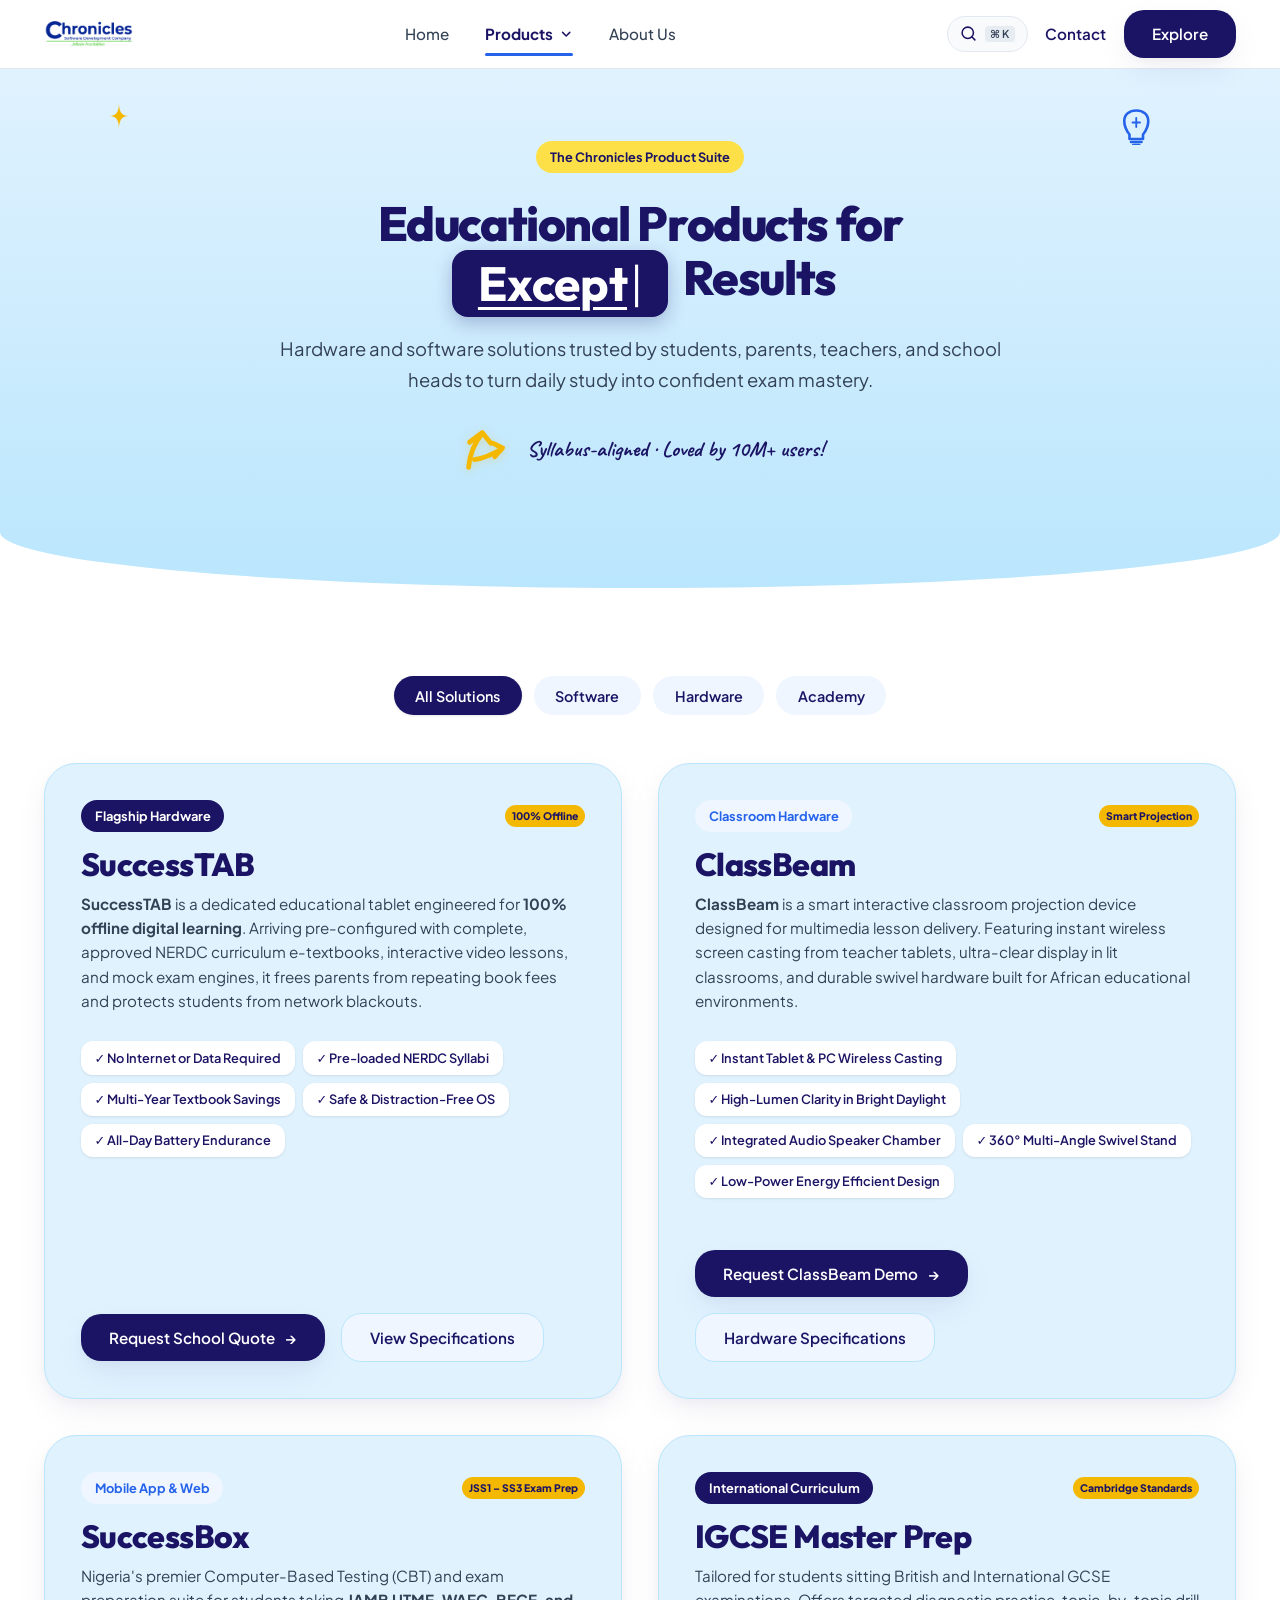
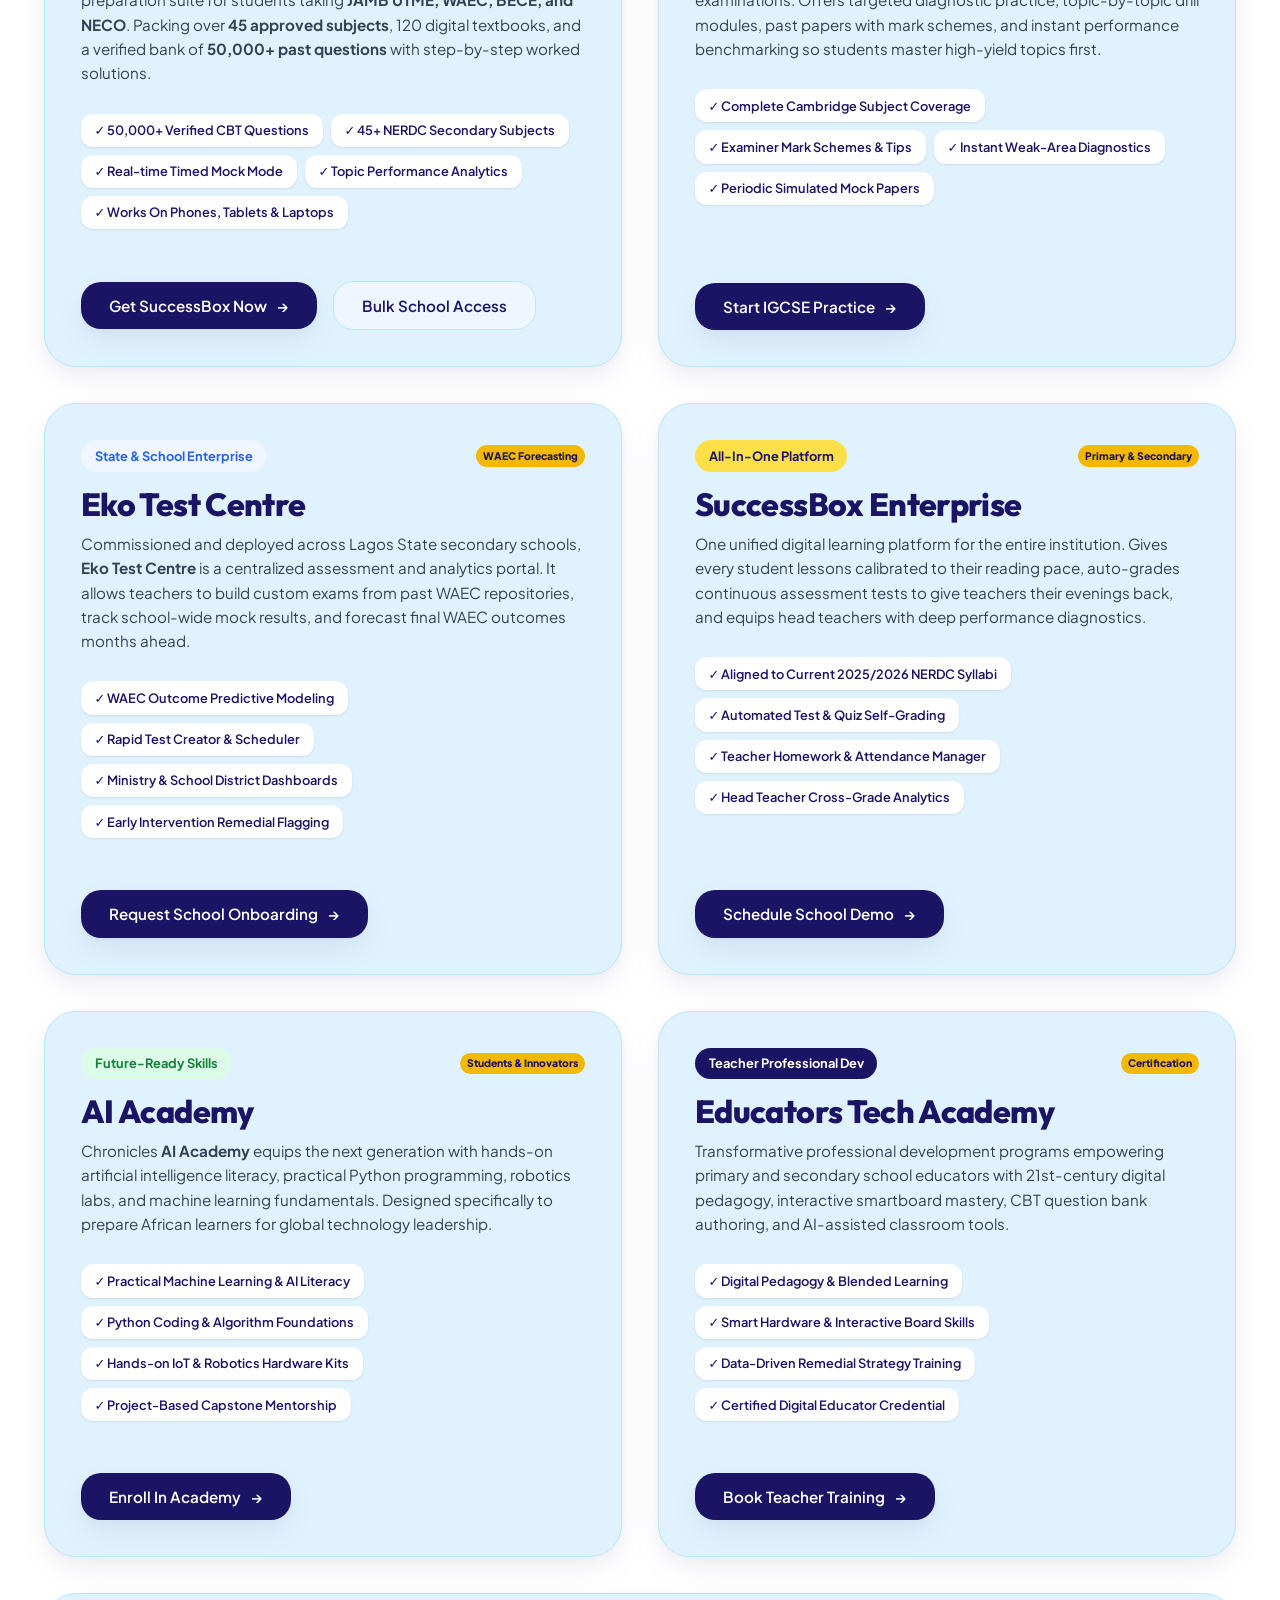
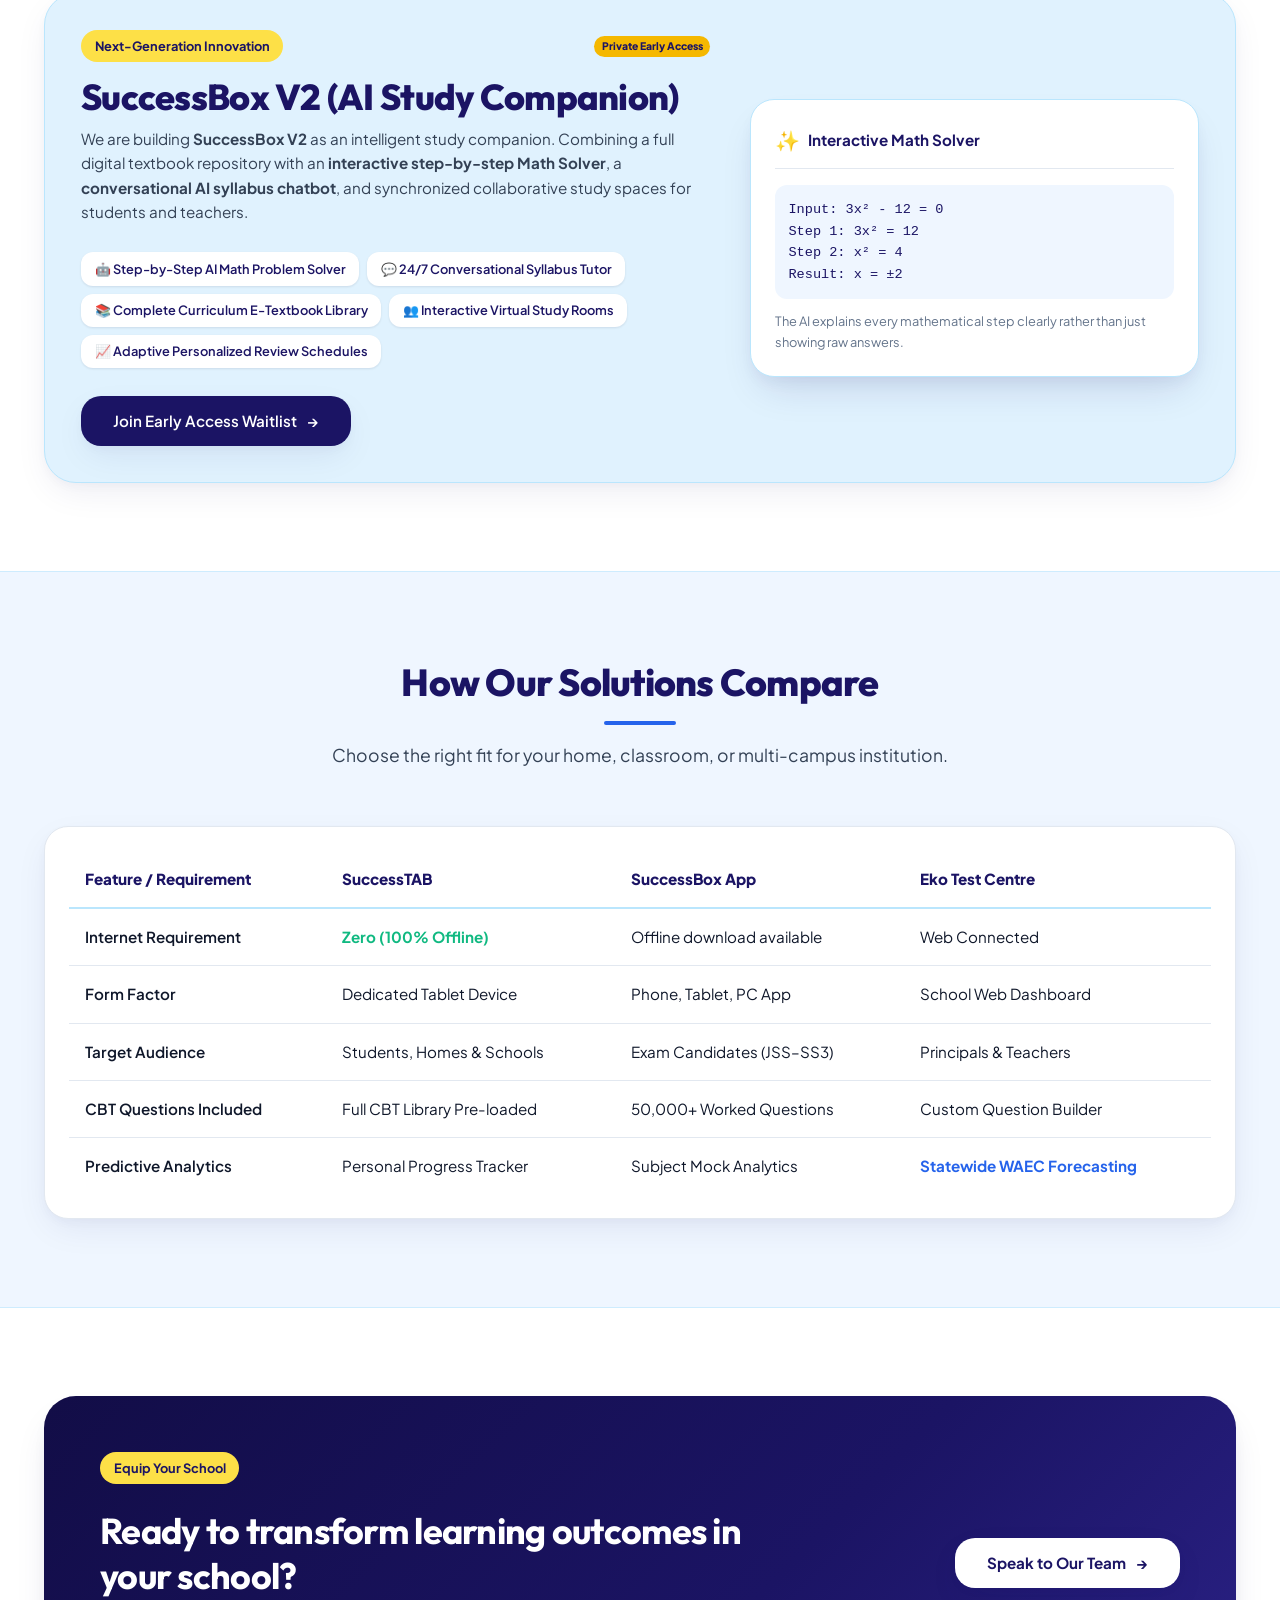
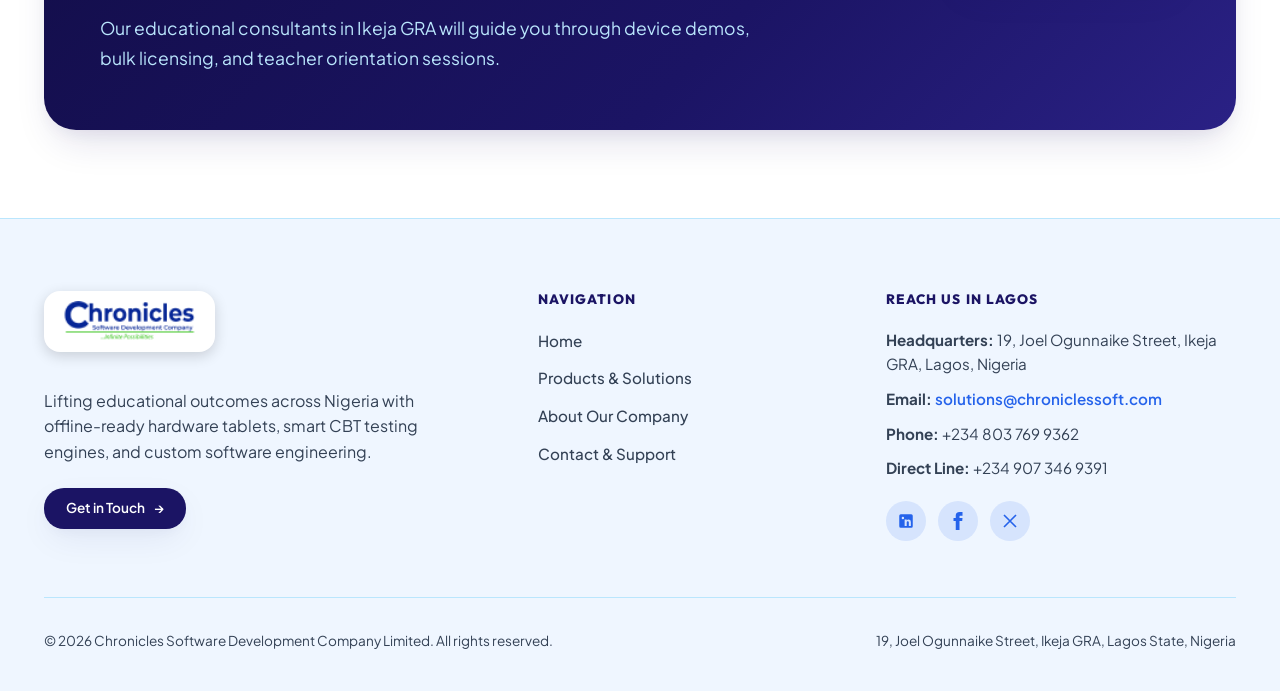
==== commit 6ecb5931: "Fix header layout wrapping and disable auto-opening mega menu on page refresh" ====
--- a/products.html
+++ b/products.html
@@ -229,7 +229,6 @@
                 </div>
               </div>
             </div>
-          </div>
           </div>
 
           <a href="about.html" class="nav-link">About Us</a>
